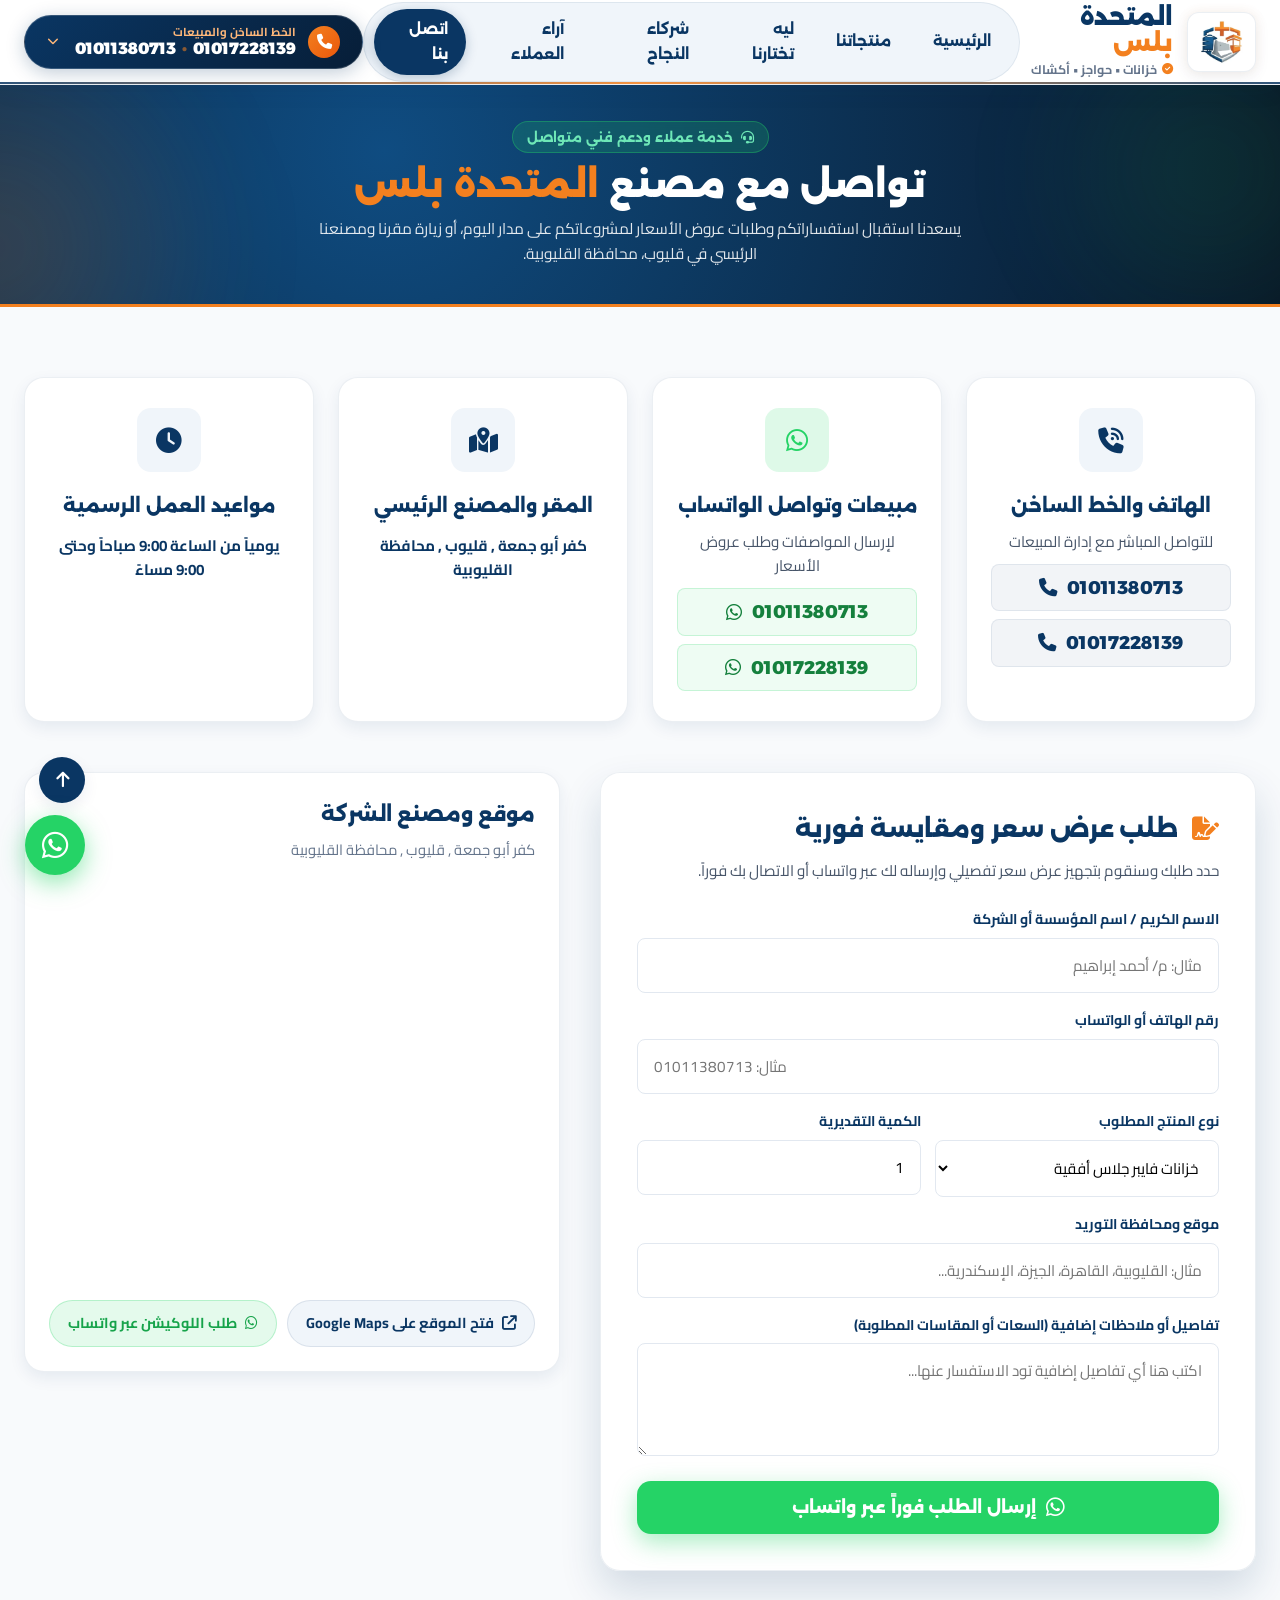
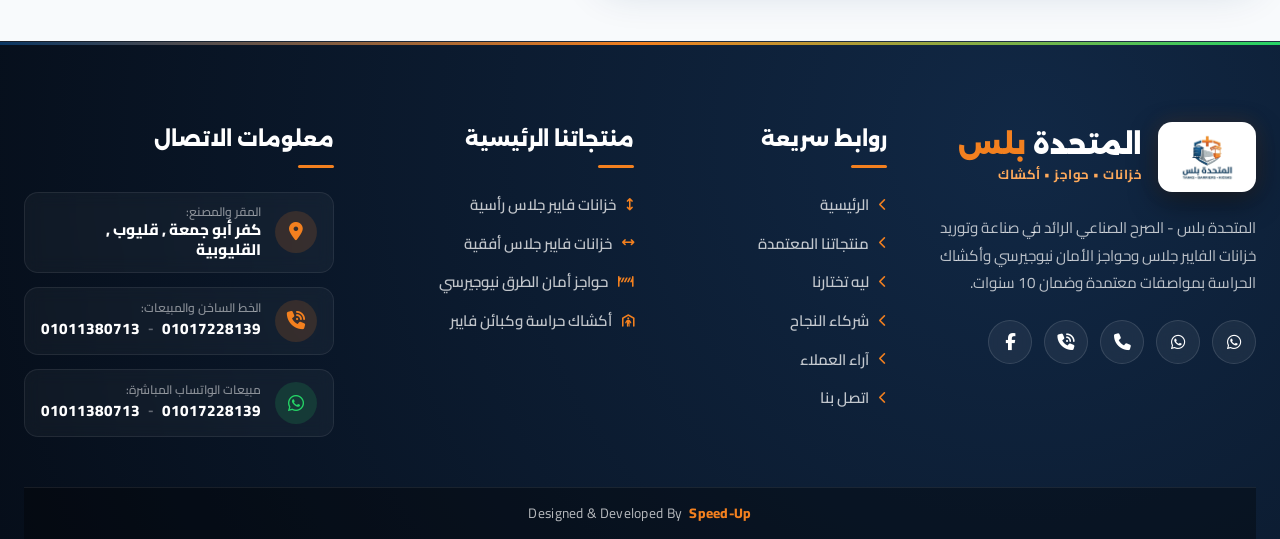
==== contact.html @ 0f32f1ea "feat: complete Al-Mutahida Plus website with updated dual contact numbers" ====
<!DOCTYPE html>
<html lang="ar" dir="rtl">
<head>
  <meta charset="UTF-8">
  <meta name="viewport" content="width=device-width, initial-scale=1.0">
  <title>اتصل بنا | شركة المتحدة بلس للخزانات والحواجز والأكشاك - 01011380713 - 01017228139</title>
  <meta name="description" content="تواصل مع شركة المتحدة بلس للخزانات: العنوان كفر أبو جمعة , مركز قليوب , محافظة القليوبية. هاتف وواتساب مباشر: 01011380713 - 01017228139. استشارات هندسية وعروض أسعار وتوريد لكافة أنحاء الجمهورية.">
  <meta name="keywords" content="اتصل بشركة المتحدة بلس, المتحدة بلس للخزانات, ارقام مصنع خزانات مياه, عنوان مصنع المتحدة بلس, كفر ابو جمعة قليوب, اسعار خزانات المياه, شراء خزان فايبر جلاس, حواجز نيوجيرسي مصر, اكشاك حراسة للبيع">
  <meta name="author" content="شركة المتحدة بلس">
  <meta name="robots" content="index, follow">
  <link rel="canonical" href="https://almutahidaplus.com/contact.html">
  <meta name="theme-color" content="#0a3663">
  
  <!-- Open Graph Meta Tags -->
  <meta property="og:type" content="website">
  <meta property="og:locale" content="ar_EG">
  <meta property="og:site_name" content="المتحدة بلس">
  <meta property="og:url" content="https://almutahidaplus.com/contact.html">
  <meta property="og:title" content="اتصل بشركة المتحدة بلس للخزانات والحواجز والأكشاك">
  <meta property="og:description" content="المقر والمصنع: كفر أبو جمعة , قليوب , محافظة القليوبية. هاتف: 01011380713 - 01017228139">
  <meta property="og:image" content="https://almutahidaplus.com/images/logo.webp">

  <!-- Twitter Card -->
  <meta name="twitter:card" content="summary_large_image">
  <meta name="twitter:title" content="اتصل بمصنع المتحدة بلس للخزانات والحواجز">
  <meta name="twitter:description" content="تواصل معنا للاستفسار وطلب المنتجات وعروض الأسعار الفورية: 01011380713 - 01017228139">
  <meta name="twitter:image" content="https://almutahidaplus.com/images/logo.webp">

  <!-- Schema.org (ContactPage) -->
  <script type="application/ld+json">
  {
    "@context": "https://schema.org",
    "@type": "ContactPage",
    "name": "اتصل بشركة المتحدة بلس",
    "url": "https://almutahidaplus.com/contact.html",
    "mainEntity": {
      "@type": "LocalBusiness",
      "name": "المتحدة بلس للخزانات",
      "telephone": ["+201011380713", "+201017228139"],
      "address": {
        "@type": "PostalAddress",
        "streetAddress": "كفر أبو جمعة",
        "addressLocality": "قليوب",
        "addressRegion": "القليوبية",
        "addressCountry": "EG"
      }
    }
  }
  </script>

  <!-- Favicon -->
  <link rel="icon" type="image/webp" href="images/favicon.webp">
  <link rel="shortcut icon" type="image/webp" href="images/favicon.webp">
  <link rel="apple-touch-icon" type="image/webp" href="images/favicon.webp">

  <!-- Google Fonts: Cairo & Alexandria -->
  <link rel="preconnect" href="https://fonts.googleapis.com">
  <link rel="preconnect" href="https://fonts.gstatic.com" crossorigin>
  <link href="https://fonts.googleapis.com/css2?family=Alexandria:wght@400;600;700;800;900&family=Cairo:wght@400;600;700;800;900&display=swap" rel="stylesheet">

  <!-- Font Awesome 6 -->
  <link rel="stylesheet" href="https://cdnjs.cloudflare.com/ajax/libs/font-awesome/6.5.1/css/all.min.css">

  <!-- CSS Styles -->
  <link rel="stylesheet" href="css/style.css">
</head>
<body>


  <!-- الهيدر وشريط التنقل الرئيسي -->
  <header class="site-header">
    <div class="container nav-container">
      <a href="index.html" class="brand-logo">
        <div class="header-logo-badge">
          <img src="images/logo-icon.webp" alt="لوجو شركة المتحدة بلس">
        </div>
        <div class="brand-info">
          <div class="brand-name">المتحدة <span>بلس</span></div>
          <div class="brand-tagline">
            <i class="fa-solid fa-circle-check" style="color: var(--color-accent); font-size: 0.7rem;"></i>
            <span>خزانات • حواجز • أكشاك</span>
          </div>
        </div>
      </a>

      <nav class="nav-menu">
        <a href="index.html" class="nav-link">الرئيسية</a>
        <a href="products.html" class="nav-link">منتجاتنا</a>
        <a href="index.html#why-us" class="nav-link">ليه تختارنا</a>
        <a href="index.html#partners" class="nav-link">شركاء النجاح</a>
        <a href="index.html#reviews" class="nav-link">آراء العملاء</a>
        <a href="contact.html" class="nav-link active">اتصل بنا</a>
      </nav>

      <!-- زر الاتصال المميز في الهيدر (يدعم الرقمين والواتساب) -->
      <div class="header-actions">
        <div class="header-phone-dropdown">
          <button class="btn-phone-distinct phone-dropdown-trigger" type="button" aria-expanded="false" aria-label="أرقام المبيعات والاتصال">
            <div class="phone-icon-pulse">
              <i class="fa-solid fa-phone"></i>
            </div>
            <div class="phone-text-wrapper">
              <span class="phone-label">الخط الساخن والمبيعات</span>
              <span class="phone-number-value">
                <span>01011380713</span>
                <span class="phone-divider">•</span>
                <span>01017228139</span>
              </span>
            </div>
            <i class="fa-solid fa-chevron-down phone-drop-arrow"></i>
          </button>
          
          <div class="phone-dropdown-menu">
            <div class="phone-dropdown-header">
              <i class="fa-solid fa-headset"></i>
              <span>تواصل مع قسم المبيعات فوراً</span>
            </div>
            <a href="tel:01011380713" class="phone-drop-item">
              <div class="phone-drop-icon">
                <i class="fa-solid fa-phone"></i>
              </div>
              <div class="phone-drop-info">
                <span class="phone-drop-label">خط المبيعات 1</span>
                <span class="phone-drop-number">01011380713</span>
              </div>
              <span class="phone-drop-badge">اتصال مباشر</span>
            </a>
            <a href="tel:01017228139" class="phone-drop-item">
              <div class="phone-drop-icon">
                <i class="fa-solid fa-phone"></i>
              </div>
              <div class="phone-drop-info">
                <span class="phone-drop-label">خط المبيعات 2</span>
                <span class="phone-drop-number">01017228139</span>
              </div>
              <span class="phone-drop-badge">اتصال مباشر</span>
            </a>
            <div class="phone-drop-footer">
              <a href="https://wa.me/201011380713" target="_blank" class="phone-drop-wa" title="واتساب 1">
                <i class="fa-brands fa-whatsapp"></i> واتساب 1
              </a>
              <a href="https://wa.me/201017228139" target="_blank" class="phone-drop-wa" title="واتساب 2">
                <i class="fa-brands fa-whatsapp"></i> واتساب 2
              </a>
            </div>
          </div>
        </div>

        <button class="mobile-toggle" aria-label="فتح القائمة">
          <i class="fa-solid fa-bars"></i>
        </button>
      </div>
    </div>
  </header>

  <!-- هيرو سكشن مميز لصفحة اتصل بنا (Distinct Contact Hero Section) -->
  <section class="inner-hero" style="background: radial-gradient(circle at 30% 30%, #0f4c81 0%, #091728 100%);">
    <div class="container">
      <div class="inner-hero-content">
        <div class="inner-hero-badge" style="background: rgba(37,211,102,0.18); color: #6ee7b7; border-color: rgba(37,211,102,0.35);">
          <i class="fa-solid fa-headset"></i>
          <span>خدمة عملاء ودعم فني متواصل</span>
        </div>
        <h1 class="inner-hero-title">
          تواصل مع مصنع <span class="highlight">المتحدة بلس</span>
        </h1>
        <p class="inner-hero-desc">
          يسعدنا استقبال استفساراتكم وطلبات عروض الأسعار لمشروعاتكم على مدار اليوم، أو زيارة مقرنا ومصنعنا الرئيسي في قليوب، محافظة القليوبية.
        </p>
      </div>
    </div>
  </section>

  <!-- كروت ومحتوى صفحة اتصل بنا -->
  <section class="section contact-section-wrapper">
    <div class="container">
      
      <!-- كروت معلومات التواصل السريع -->
      <div class="contact-cards-grid">
        
        <!-- كارت 1: الهاتف -->
        <div class="contact-info-card">
          <div class="contact-card-icon">
            <i class="fa-solid fa-phone-volume"></i>
          </div>
          <h4>الهاتف والخط الساخن</h4>
          <p>للتواصل المباشر مع إدارة المبيعات</p>
          <div class="contact-phones-list">
            <a href="tel:01011380713" class="highlight-phone"><i class="fa-solid fa-phone"></i> 01011380713</a>
            <a href="tel:01017228139" class="highlight-phone"><i class="fa-solid fa-phone"></i> 01017228139</a>
          </div>
        </div>

        <!-- كارت 2: الواتساب -->
        <div class="contact-info-card wa-card">
          <div class="contact-card-icon" style="background: rgba(37,211,102,0.15); color: var(--color-whatsapp);">
            <i class="fa-brands fa-whatsapp"></i>
          </div>
          <h4>مبيعات وتواصل الواتساب</h4>
          <p>لإرسال المواصفات وطلب عروض الأسعار</p>
          <div class="contact-phones-list">
            <a href="https://wa.me/201011380713" target="_blank" class="highlight-phone"><i class="fa-brands fa-whatsapp"></i> 01011380713</a>
            <a href="https://wa.me/201017228139" target="_blank" class="highlight-phone"><i class="fa-brands fa-whatsapp"></i> 01017228139</a>
          </div>
        </div>

        <!-- كارت 3: العنوان واللوكيشن -->
        <div class="contact-info-card">
          <div class="contact-card-icon">
            <i class="fa-solid fa-map-location-dot"></i>
          </div>
          <h4>المقر والمصنع الرئيسي</h4>
          <p style="font-weight: 700; color: var(--color-primary); margin-top: 4px;">
            كفر أبو جمعة , قليوب , محافظة القليوبية
          </p>
        </div>

        <!-- كارت 4: مواعيد العمل -->
        <div class="contact-info-card">
          <div class="contact-card-icon">
            <i class="fa-solid fa-clock"></i>
          </div>
          <h4>مواعيد العمل الرسمية</h4>
          <p style="font-weight: 700; color: var(--color-primary); margin-top: 4px;">
            يومياً من الساعة 9:00 صباحاً وحتى 9:00 مساءً
          </p>
        </div>

      </div>

      <!-- نموذج طلب عرض السعر والخريطة المدمجة -->
      <div class="contact-split-layout">
        
        <!-- الجانب الأيمن: نموذج طلب عرض السعر والبيانات -->
        <div class="quote-form-card" style="box-shadow: var(--shadow-xl); border: 1.5px solid var(--color-border); padding: 36px;">
          <h3 style="font-family: var(--font-heading); font-size: 1.5rem; font-weight: 800; color: var(--color-primary); margin-bottom: 8px;">
            <i class="fa-solid fa-file-signature" style="color: var(--color-accent); margin-left: 8px;"></i>
            طلب عرض سعر ومقايسة فورية
          </h3>
          <p style="font-size: 0.95rem; color: var(--color-gray-600); margin-bottom: 24px;">
            حدد طلبك وسنقوم بتجهيز عرض سعر تفصيلي وإرساله لك عبر واتساب أو الاتصال بك فوراً.
          </p>
          
          <form id="quickQuoteForm">
            <div class="form-group">
              <label class="form-label">الاسم الكريم / اسم المؤسسة أو الشركة</label>
              <input type="text" id="quoteName" class="form-control" placeholder="مثال: م/ أحمد إبراهيم" required>
            </div>
            
            <div class="form-group">
              <label class="form-label">رقم الهاتف أو الواتساب</label>
              <input type="tel" id="quotePhone" class="form-control" placeholder="مثال: 01011380713" required>
            </div>

            <div style="display: grid; grid-template-columns: 1fr 1fr; gap: 14px;">
              <div class="form-group">
                <label class="form-label">نوع المنتج المطلوب</label>
                <select id="quoteProductType" class="form-control">
                  <option value="خزانات فايبر جلاس أفقية">خزانات فايبر جلاس أفقية</option>
                  <option value="خزانات فايبر جلاس رأسية">خزانات فايبر جلاس رأسية</option>
                  <option value="حواجز أمان نيوجيرسي">حواجز أمان نيوجيرسي</option>
                  <option value="أكشاك حراسة فايبر جلاس">أكشاك حراسة فايبر جلاس</option>
                  <option value="تصنيع مقاسات خاصة">طلبية ومقاسات مخصصة</option>
                </select>
              </div>
              
              <div class="form-group">
                <label class="form-label">الكمية التقديرية</label>
                <input type="number" id="quoteQuantity" class="form-control" value="1" min="1">
              </div>
            </div>

            <div class="form-group">
              <label class="form-label">موقع ومحافظة التوريد</label>
              <input type="text" id="quoteCity" class="form-control" placeholder="مثال: القليوبية، القاهرة، الجيزة، الإسكندرية...">
            </div>

            <div class="form-group">
              <label class="form-label">تفاصيل أو ملاحظات إضافية (السعات أو المقاسات المطلوبة)</label>
              <textarea id="quoteNotes" class="form-control" rows="3" placeholder="اكتب هنا أي تفاصيل إضافية تود الاستفسار عنها..."></textarea>
            </div>

            <button type="submit" class="btn-submit-quote" style="padding: 16px; font-size: 1.05rem;">
              <i class="fa-brands fa-whatsapp" style="font-size: 1.35rem;"></i>
              <span>إرسال الطلب فوراً عبر واتساب</span>
            </button>
          </form>
        </div>

        <!-- الجانب الأيسر: خريطة الموقع والمعلومات -->
        <div class="map-card-wrapper">
          <h4>موقع ومصنع الشركة</h4>
          <p>كفر أبو جمعة , قليوب , محافظة القليوبية</p>
          
          <iframe 
            class="map-frame"
            src="https://maps.google.com/maps?q=Qalyub,%20Al%20Qalyubia%20Governorate,%20Egypt&t=&z=13&ie=UTF8&iwloc=&output=embed" 
            allowfullscreen="" 
            loading="lazy">
          </iframe>

          <div style="display: flex; gap: 10px; margin-top: 16px; flex-wrap: wrap;">
            <a href="https://maps.google.com/maps?q=Qalyub,%20Al%20Qalyubia%20Governorate,%20Egypt" target="_blank" class="map-location-btn">
              <i class="fa-solid fa-arrow-up-right-from-square"></i>
              <span>فتح الموقع على Google Maps</span>
            </a>
            <a href="https://wa.me/201011380713" target="_blank" class="map-location-btn" style="background: rgba(37,211,102,0.12); color: #16a34a; border-color: rgba(37,211,102,0.25);">
              <i class="fa-brands fa-whatsapp"></i>
              <span>طلب اللوكيشن عبر واتساب</span>
            </a>
          </div>
        </div>

      </div>

    </div>
  </section>

  <!-- الفوتر المتكامل للشركة (Site Footer) -->
  <!-- الفوتر المتكامل للشركة (Site Footer) -->
  <footer class="site-footer">
    <div class="container">
      <div class="footer-grid">
        
        <!-- العمود الأول: نبذة وهوية الشركة -->
        <div class="footer-brand">
          <a href="index.html" class="footer-brand-logo">
            <div class="footer-logo-badge">
              <img src="images/logo-footer.webp" alt="لوجو شركة المتحدة بلس">
            </div>
            <div class="footer-brand-text">
              <span class="footer-brand-name">المتحدة <span class="accent-text">بلس</span></span>
              <span class="footer-brand-tagline">خزانات • حواجز • أكشاك</span>
            </div>
          </a>
          <p class="footer-desc">
            المتحدة بلس - الصرح الصناعي الرائد في صناعة وتوريد خزانات الفايبر جلاس وحواجز الأمان نيوجيرسي وأكشاك الحراسة بمواصفات معتمدة وضمان 10 سنوات.
          </p>
          <div class="footer-social">
            <a href="https://wa.me/201011380713" target="_blank" class="social-btn wa" title="واتساب 1"><i class="fa-brands fa-whatsapp"></i></a>
            <a href="https://wa.me/201017228139" target="_blank" class="social-btn wa" title="واتساب 2"><i class="fa-brands fa-whatsapp"></i></a>
            <a href="tel:01011380713" class="social-btn" title="اتصال هاتفي 1"><i class="fa-solid fa-phone"></i></a>
            <a href="tel:01017228139" class="social-btn" title="اتصال هاتفي 2"><i class="fa-solid fa-phone-volume"></i></a>
            <a href="https://www.facebook.com/profile.php?id=61593824470740" target="_blank" class="social-btn" title="فيسبوك"><i class="fa-brands fa-facebook-f"></i></a>
          </div>
        </div>

        <!-- العمود الثاني: روابط سريعة -->
        <div>
          <h4 class="footer-col-title">روابط سريعة</h4>
          <ul class="footer-links">
            <li><a href="index.html" class="footer-link"><i class="fa-solid fa-chevron-left"></i> الرئيسية</a></li>
            <li><a href="products.html" class="footer-link"><i class="fa-solid fa-chevron-left"></i> منتجاتنا المعتمدة</a></li>
            <li><a href="index.html#why-us" class="footer-link"><i class="fa-solid fa-chevron-left"></i> ليه تختارنا</a></li>
            <li><a href="index.html#partners" class="footer-link"><i class="fa-solid fa-chevron-left"></i> شركاء النجاح</a></li>
            <li><a href="index.html#reviews" class="footer-link"><i class="fa-solid fa-chevron-left"></i> آراء العملاء</a></li>
            <li><a href="contact.html" class="footer-link"><i class="fa-solid fa-chevron-left"></i> اتصل بنا</a></li>
          </ul>
        </div>

        <!-- العمود الثالث: أقسام المنتجات التفاعلية -->
        <div>
          <h4 class="footer-col-title">منتجاتنا الرئيسية</h4>
          <ul class="footer-links">
            <li><a href="products.html?category=vertical-tanks" class="footer-link"><i class="fa-solid fa-arrows-up-down"></i> خزانات فايبر جلاس رأسية</a></li>
            <li><a href="products.html?category=horizontal-tanks" class="footer-link"><i class="fa-solid fa-arrows-left-right"></i> خزانات فايبر جلاس أفقية</a></li>
            <li><a href="products.html?category=barriers" class="footer-link"><i class="fa-solid fa-road-barrier"></i> حواجز أمان الطرق نيوجيرسي</a></li>
            <li><a href="products.html?category=kiosks" class="footer-link"><i class="fa-solid fa-person-shelter"></i> أكشاك حراسة وكبائن فايبر</a></li>
          </ul>
        </div>

        <!-- العمود الرابع: معلومات التواصل والعنوان المحدثة -->
        <div>
          <h4 class="footer-col-title">معلومات الاتصال</h4>
          <div class="footer-contact-list">
            <a href="https://maps.google.com/?q=30.1812,31.2065" target="_blank" class="footer-contact-card">
              <div class="footer-card-icon">
                <i class="fa-solid fa-location-dot"></i>
              </div>
              <div class="footer-card-text">
                <span class="footer-card-label">المقر والمصنع:</span>
                <span class="footer-card-val">كفر أبو جمعة , قليوب , القليوبية</span>
              </div>
            </a>

            <div class="footer-contact-card">
              <div class="footer-card-icon">
                <i class="fa-solid fa-phone-volume"></i>
              </div>
              <div class="footer-card-text">
                <span class="footer-card-label">الخط الساخن والمبيعات:</span>
                <div class="footer-phones-row">
                  <a href="tel:01011380713" class="footer-card-val" title="اتصال بالخط الأول">01011380713</a>
                  <span class="footer-sep">-</span>
                  <a href="tel:01017228139" class="footer-card-val" title="اتصال بالخط الثاني">01017228139</a>
                </div>
              </div>
            </div>

            <div class="footer-contact-card wa-contact">
              <div class="footer-card-icon">
                <i class="fa-brands fa-whatsapp"></i>
              </div>
              <div class="footer-card-text">
                <span class="footer-card-label">مبيعات الواتساب المباشرة:</span>
                <div class="footer-phones-row">
                  <a href="https://wa.me/201011380713" target="_blank" class="footer-card-val" title="محادثة واتساب 1">01011380713</a>
                  <span class="footer-sep">-</span>
                  <a href="https://wa.me/201017228139" target="_blank" class="footer-card-val" title="محادثة واتساب 2">01017228139</a>
                </div>
              </div>
            </div>
          </div>
        </div>

      </div>

      <!-- شريط حقوق النشر السفلي -->
      <div class="footer-bottom">
        <div class="container footer-bottom-content">
          <p>
            Designed &amp; Developed By <a href="https://speed-up.tech" target="_blank" rel="noopener noreferrer" class="speedup-link">Speed-Up</a>
          </p>
        </div>
      </div>
    </div>
  </footer>

  <!-- الأزرار العائمة التفاعلية -->
  <div class="floating-actions">
    <button class="scroll-top-btn" aria-label="الصعود للأعلى">
      <i class="fa-solid fa-arrow-up"></i>
    </button>
    <a href="https://wa.me/201011380713?text=%D8%A7%D9%84%D8%B3%D9%84%D8%A7%D9%85%20%D8%B9%D9%84%D9%8A%D9%83%D9%85%D8%8C%20%D8%A3%D9%88%D8%AF%20%D8%A7%D9%84%D8%A7%D8%B3%D8%AA%D9%81%D8%B3%D8%A7%D8%B1%20%D8%B9%D9%86%20%D9%85%D9%86%D8%AA%D8%AC%D8%A7%D8%AA%20%D8%A7%D9%84%D9%85%D8%AA%D8%AD%D8%AF%D8%A9%20%D8%A8%D9%84%D8%B3" target="_blank" class="floating-wa-btn" title="تواصل معنا عبر واتساب">
      <i class="fa-brands fa-whatsapp"></i>
    </a>
  </div>

  <script src="js/main.js"></script>
</body>
</html>
---- css/style.css ----
/* ==========================================================================
   المتحدة بلس - Al-Mutahida Plus
   نظام التصميم الشامل والهوية البصرية الحديثة
   خزانات • حواجز أمان • أكشاك فايبر جلاس
   ========================================================================== */

:root {
  /* ألوان الهوية البصرية الرسمية */
  --color-primary: #0a3663;
  --color-primary-dark: #071e38;
  --color-primary-light: #154c82;
  --color-primary-surface: #f0f5fa;

  --color-accent: #f3801f;
  --color-accent-hover: #e06f10;
  --color-accent-light: #fff3e8;
  --color-accent-gradient: linear-gradient(135deg, #f3801f 0%, #ea580c 100%);
  
  --color-whatsapp: #25d366;
  --color-whatsapp-dark: #128c7e;

  --color-dark: #0a1424;
  --color-dark-surface: #060e1a;
  --color-dark-card: #0f1e33;

  --color-gray-50: #f8fafc;
  --color-gray-100: #f1f5f9;
  --color-gray-200: #e2e8f0;
  --color-gray-300: #cbd5e1;
  --color-gray-400: #94a3b8;
  --color-gray-500: #64748b;
  --color-gray-600: #475569;
  --color-gray-700: #334155;
  --color-gray-800: #1e293b;

  --color-white: #ffffff;
  --color-border: rgba(10, 54, 99, 0.08);
  --color-border-dark: rgba(255, 255, 255, 0.1);

  /* خطوط وتيبوغرافي */
  --font-arabic: 'Cairo', system-ui, -apple-system, sans-serif;
  --font-heading: 'Alexandria', 'Cairo', system-ui, sans-serif;

  /* تأثيرات وظلال */
  --shadow-sm: 0 2px 4px rgba(10, 54, 99, 0.04);
  --shadow-md: 0 6px 16px rgba(10, 54, 99, 0.08);
  --shadow-lg: 0 12px 28px rgba(10, 54, 99, 0.12);
  --shadow-xl: 0 20px 40px rgba(10, 54, 99, 0.16);
  --shadow-accent: 0 8px 25px rgba(243, 128, 31, 0.35);
  --shadow-whatsapp: 0 8px 25px rgba(37, 211, 102, 0.4);

  --radius-sm: 8px;
  --radius-md: 14px;
  --radius-lg: 20px;
  --radius-xl: 28px;
  --radius-full: 9999px;

  --transition: all 0.3s cubic-bezier(0.16, 1, 0.3, 1);
  --transition-slow: all 0.5s cubic-bezier(0.16, 1, 0.3, 1);
  --header-height: 84px;
}

/* التنسيقات العامة والـ Reset */
*, *::before, *::after {
  box-sizing: border-box;
  margin: 0;
  padding: 0;
}

html {
  scroll-behavior: smooth;
  font-size: 16px;
  text-size-adjust: 100%;
}

body {
  font-family: var(--font-arabic);
  direction: rtl;
  text-align: right;
  background-color: var(--color-gray-50);
  color: var(--color-gray-800);
  line-height: 1.7;
  overflow-x: hidden;
  -webkit-font-smoothing: antialiased;
  -moz-osx-font-smoothing: grayscale;
}

img {
  max-width: 100%;
  height: auto;
  display: block;
}

a {
  text-decoration: none;
  color: inherit;
  transition: var(--transition);
}

button {
  cursor: pointer;
  border: none;
  outline: none;
  font-family: inherit;
  background: none;
  transition: var(--transition);
}

ul, ol {
  list-style: none;
}

.container {
  width: 100%;
  max-width: 1280px;
  margin: 0 auto;
  padding: 0 24px;
}

/* ==========================================================================
   الهيدر وشريط التنقل (Header & Navbar)
   ========================================================================== */
.site-header {
  position: sticky;
  top: 0;
  left: 0;
  right: 0;
  z-index: 1000;
  background: rgba(255, 255, 255, 0.95);
  backdrop-filter: blur(16px);
  -webkit-backdrop-filter: blur(16px);
  border-bottom: 1px solid rgba(10, 54, 99, 0.08);
  box-shadow: 0 4px 25px rgba(10, 54, 99, 0.06);
  transition: var(--transition);
}

.site-header::after {
  content: '';
  position: absolute;
  bottom: 0;
  left: 0;
  right: 0;
  height: 2.5px;
  background: linear-gradient(90deg, var(--color-primary) 0%, var(--color-accent) 50%, var(--color-primary) 100%);
  opacity: 0.85;
}

.site-header.scrolled {
  background: rgba(255, 255, 255, 0.98);
  box-shadow: 0 10px 35px rgba(10, 54, 99, 0.12);
}

.nav-container {
  display: flex;
  align-items: center;
  justify-content: space-between;
  height: var(--header-height);
}

/* شعار الشركة وهوية الهيدر المميزة والاحترافية */
.brand-logo {
  display: flex;
  align-items: center;
  gap: 14px;
  text-decoration: none;
  transition: var(--transition);
}

.header-logo-badge {
  background: #ffffff;
  padding: 6px 12px;
  border-radius: 12px;
  display: inline-flex;
  align-items: center;
  justify-content: center;
  box-shadow: 0 4px 15px rgba(10, 54, 99, 0.08), 0 0 12px rgba(243, 128, 31, 0.08);
  border: 1.5px solid rgba(10, 54, 99, 0.08);
  transition: transform 0.35s cubic-bezier(0.16, 1, 0.3, 1), box-shadow 0.35s ease, border-color 0.35s ease;
}

.brand-logo:hover .header-logo-badge {
  transform: translateY(-2px) scale(1.04);
  box-shadow: 0 8px 22px rgba(10, 54, 99, 0.16), 0 0 18px rgba(243, 128, 31, 0.22);
  border-color: var(--color-accent);
}

.header-logo-badge img {
  height: 46px;
  width: auto;
  object-fit: contain;
  display: block;
  transition: transform 0.35s ease;
}

.brand-logo:hover .header-logo-badge img {
  transform: rotate(-2deg);
}

.brand-info {
  display: flex;
  flex-direction: column;
}

.brand-name {
  font-family: var(--font-heading);
  font-size: 1.45rem;
  font-weight: 900;
  color: var(--color-primary);
  line-height: 1.15;
  letter-spacing: -0.3px;
}

.brand-name span {
  color: var(--color-accent);
}

.brand-tagline {
  font-size: 0.78rem;
  font-weight: 700;
  color: var(--color-gray-500);
  display: flex;
  align-items: center;
  gap: 5px;
  margin-top: 2px;
}

/* روابط التنقل المميزة */
.nav-menu {
  display: flex;
  align-items: center;
  gap: 6px;
  background: var(--color-primary-surface);
  padding: 6px 10px;
  border-radius: var(--radius-full);
  border: 1px solid rgba(10, 54, 99, 0.08);
}

.nav-link {
  font-family: var(--font-heading);
  font-weight: 700;
  font-size: 0.92rem;
  color: var(--color-primary);
  padding: 8px 18px;
  border-radius: var(--radius-full);
  position: relative;
  transition: var(--transition);
}

.nav-link:hover {
  color: var(--color-accent);
  background: rgba(255, 255, 255, 0.8);
}

.nav-link.active {
  background: var(--color-primary);
  color: var(--color-white);
  box-shadow: 0 3px 12px rgba(10, 54, 99, 0.25);
}

/* أزرار الاتصال في الهيدر */
.header-actions {
  display: flex;
  align-items: center;
  gap: 12px;
}

.btn-phone-distinct {
  display: inline-flex;
  align-items: center;
  gap: 12px;
  background: linear-gradient(135deg, #0a3663 0%, #071e38 100%);
  color: var(--color-white);
  padding: 10px 22px;
  border-radius: var(--radius-full);
  box-shadow: 0 4px 18px rgba(10, 54, 99, 0.25);
  border: 1.5px solid rgba(255, 255, 255, 0.15);
  transition: var(--transition);
  text-decoration: none;
}

.phone-icon-pulse {
  width: 32px;
  height: 32px;
  border-radius: 50%;
  background: var(--color-accent-gradient);
  color: var(--color-white);
  display: flex;
  align-items: center;
  justify-content: center;
  font-size: 0.95rem;
  box-shadow: 0 0 0 0 rgba(243, 128, 31, 0.6);
  animation: pulse-phone 2s infinite;
}

@keyframes pulse-phone {
  0% { box-shadow: 0 0 0 0 rgba(243, 128, 31, 0.6); }
  70% { box-shadow: 0 0 0 8px rgba(243, 128, 31, 0); }
  100% { box-shadow: 0 0 0 0 rgba(243, 128, 31, 0); }
}

.phone-text-wrapper {
  display: flex;
  flex-direction: column;
  text-align: right;
}

.phone-label {
  font-size: 0.72rem;
  font-weight: 700;
  color: #ffb87a;
  line-height: 1.1;
}

.phone-number-value {
  font-family: var(--font-heading);
  font-weight: 900;
  font-size: 1.02rem;
  color: #ffffff;
  direction: ltr;
  line-height: 1.2;
  display: inline-flex;
  align-items: center;
  gap: 6px;
}

.phone-divider {
  opacity: 0.55;
  color: var(--color-accent);
  font-size: 0.85rem;
}

.btn-phone-distinct:hover {
  transform: translateY(-2px);
  box-shadow: 0 8px 25px rgba(10, 54, 99, 0.35);
  border-color: var(--color-accent);
}

/* قائمة الهواتف المنسدلة التفاعلية في الهيدر */
.header-phone-dropdown {
  position: relative;
  display: inline-block;
}

.phone-dropdown-trigger {
  cursor: pointer;
  border: 1.5px solid rgba(255, 255, 255, 0.18);
  font-family: inherit;
}

.phone-drop-arrow {
  font-size: 0.72rem;
  color: #ffb87a;
  transition: transform 0.25s ease;
  margin-right: 4px;
}

.header-phone-dropdown:hover .phone-drop-arrow,
.header-phone-dropdown.active .phone-drop-arrow {
  transform: rotate(180deg);
}

.phone-dropdown-menu {
  position: absolute;
  top: calc(100% + 10px);
  left: 0;
  min-width: 290px;
  background: linear-gradient(145deg, #09223e 0%, #06172a 100%);
  border: 1.5px solid rgba(243, 128, 31, 0.35);
  border-radius: var(--radius-md);
  box-shadow: 0 16px 40px rgba(0, 0, 0, 0.45);
  padding: 14px;
  z-index: 1000;
  opacity: 0;
  visibility: hidden;
  transform: translateY(10px);
  transition: all 0.25s cubic-bezier(0.16, 1, 0.3, 1);
}

.header-phone-dropdown:hover .phone-dropdown-menu,
.header-phone-dropdown.active .phone-dropdown-menu {
  opacity: 1;
  visibility: visible;
  transform: translateY(0);
}

.phone-dropdown-header {
  font-size: 0.78rem;
  font-weight: 800;
  color: #ffb87a;
  padding-bottom: 8px;
  margin-bottom: 8px;
  border-bottom: 1px solid rgba(255, 255, 255, 0.1);
  display: flex;
  align-items: center;
  gap: 6px;
}

.phone-drop-item {
  display: flex;
  align-items: center;
  gap: 12px;
  padding: 9px 12px;
  border-radius: var(--radius-sm);
  background: rgba(255, 255, 255, 0.04);
  border: 1px solid rgba(255, 255, 255, 0.07);
  margin-bottom: 8px;
  text-decoration: none;
  transition: var(--transition);
}

.phone-drop-item:hover {
  background: rgba(243, 128, 31, 0.16);
  border-color: rgba(243, 128, 31, 0.4);
  transform: translateX(-3px);
}

.phone-drop-icon {
  width: 32px;
  height: 32px;
  border-radius: 50%;
  background: var(--color-accent-gradient);
  color: #fff;
  display: flex;
  align-items: center;
  justify-content: center;
  font-size: 0.85rem;
  flex-shrink: 0;
}

.phone-drop-info {
  display: flex;
  flex-direction: column;
  flex-grow: 1;
  text-align: right;
}

.phone-drop-label {
  font-size: 0.72rem;
  color: #cbd5e1;
  font-weight: 600;
}

.phone-drop-number {
  font-family: var(--font-heading);
  font-size: 1rem;
  font-weight: 800;
  color: #ffffff;
  direction: ltr;
  line-height: 1.2;
}

.phone-drop-badge {
  font-size: 0.68rem;
  font-weight: 700;
  padding: 3px 8px;
  border-radius: var(--radius-full);
  background: rgba(37, 211, 102, 0.18);
  color: #4ade80;
  border: 1px solid rgba(37, 211, 102, 0.3);
}

.phone-drop-footer {
  display: grid;
  grid-template-columns: 1fr 1fr;
  gap: 8px;
  margin-top: 8px;
  padding-top: 8px;
  border-top: 1px solid rgba(255, 255, 255, 0.08);
}

.phone-drop-wa {
  display: inline-flex;
  align-items: center;
  justify-content: center;
  gap: 6px;
  padding: 7px 10px;
  border-radius: var(--radius-sm);
  background: rgba(37, 211, 102, 0.14);
  color: #4ade80;
  font-size: 0.78rem;
  font-weight: 700;
  text-decoration: none;
  transition: var(--transition);
  border: 1px solid rgba(37, 211, 102, 0.3);
}

.phone-drop-wa:hover {
  background: #25d366;
  color: #ffffff;
  border-color: #25d366;
}

.mobile-toggle {
  display: none;
  font-size: 1.5rem;
  color: var(--color-primary);
  padding: 8px;
  border-radius: var(--radius-sm);
}

/* ==========================================================================
   الهيرو سكشن التفاعلي مع السلايدر (Hero Slider Section)
   ========================================================================== */
.hero-section {
  position: relative;
  overflow: hidden;
  background: var(--color-primary-dark);
  min-height: 430px;
  display: flex;
  align-items: center;
  justify-content: center;
}

.hero-slider {
  position: relative;
  width: 100%;
  height: 100%;
  min-height: 430px;
}

.slide {
  position: absolute;
  top: 0;
  left: 0;
  width: 100%;
  height: 100%;
  opacity: 0;
  visibility: hidden;
  transition: opacity 0.8s ease, visibility 0.8s ease;
  display: flex;
  align-items: center;
  justify-content: center;
  z-index: 1;
}

.slide.active {
  opacity: 1;
  visibility: visible;
  z-index: 2;
}

.slide-bg {
  position: absolute;
  top: 0;
  left: 0;
  width: 100%;
  height: 100%;
  z-index: -1;
  overflow: hidden;
  background-size: cover;
  background-position: center center;
  background-repeat: no-repeat;
  transform: scale(1);
  transition: transform 7s cubic-bezier(0.16, 1, 0.3, 1);
}

.slide.active .slide-bg {
  transform: scale(1.05);
}

.slide-bg-gradient {
  display: none;
}

.slide-content.centered {
  position: relative;
  z-index: 2;
  text-align: center;
  max-width: 820px;
  margin: 0 auto;
  padding: 20px 28px;
  background: rgba(6, 18, 34, 0.28);
  backdrop-filter: blur(4px);
  -webkit-backdrop-filter: blur(4px);
  border-radius: var(--radius-lg);
  border: 1px solid rgba(255, 255, 255, 0.16);
  box-shadow: 0 12px 35px rgba(0, 0, 0, 0.35);
  color: var(--color-white);
}

.slide-badge {
  display: inline-flex;
  align-items: center;
  gap: 8px;
  background: rgba(243, 128, 31, 0.35);
  color: #ffc28a;
  border: 1px solid rgba(243, 128, 31, 0.6);
  padding: 4px 14px;
  border-radius: var(--radius-full);
  font-family: var(--font-heading);
  font-weight: 700;
  font-size: 0.84rem;
  margin-bottom: 12px;
  backdrop-filter: blur(6px);
  transform: translateY(15px);
  opacity: 0;
  transition: all 0.4s 0.1s ease;
  text-shadow: 0 1px 3px rgba(0,0,0,0.8);
}

.slide.active .slide-badge {
  transform: translateY(0);
  opacity: 1;
}

.slide-title {
  font-family: var(--font-heading);
  font-size: 2.5rem;
  font-weight: 900;
  line-height: 1.25;
  margin-bottom: 18px;
  color: var(--color-white);
  text-shadow: 0 2px 14px rgba(0, 0, 0, 0.9), 0 4px 25px rgba(0, 0, 0, 0.95);
  transform: translateY(18px);
  opacity: 0;
  transition: all 0.45s 0.18s ease;
}

.slide.active .slide-title {
  transform: translateY(0);
  opacity: 1;
}

.slide-title .highlight {
  color: var(--color-accent);
  position: relative;
  display: inline-block;
  text-shadow: 0 2px 14px rgba(0, 0, 0, 0.9), 0 4px 25px rgba(0, 0, 0, 0.95);
}

.slide-actions {
  display: flex;
  align-items: center;
  justify-content: center;
  gap: 14px;
  flex-wrap: wrap;
  transform: translateY(20px);
  opacity: 0;
  transition: all 0.45s 0.38s ease;
}

.slide.active .slide-actions {
  transform: translateY(0);
  opacity: 1;
}

.btn-primary {
  display: inline-flex;
  align-items: center;
  justify-content: center;
  gap: 10px;
  background: var(--color-accent-gradient);
  color: var(--color-white);
  padding: 14px 30px;
  border-radius: var(--radius-full);
  font-family: var(--font-heading);
  font-weight: 800;
  font-size: 1.05rem;
  box-shadow: var(--shadow-accent);
  transition: var(--transition);
}

.btn-primary:hover {
  transform: translateY(-3px);
  box-shadow: 0 12px 30px rgba(243, 128, 31, 0.5);
  color: var(--color-white);
}

.btn-secondary {
  display: inline-flex;
  align-items: center;
  justify-content: center;
  gap: 10px;
  background: rgba(255, 255, 255, 0.12);
  color: var(--color-white);
  border: 1.5px solid rgba(255, 255, 255, 0.25);
  padding: 13px 28px;
  border-radius: var(--radius-full);
  font-family: var(--font-heading);
  font-weight: 700;
  font-size: 1rem;
  backdrop-filter: blur(8px);
  transition: var(--transition);
}

.btn-secondary:hover {
  background: var(--color-white);
  color: var(--color-primary);
  border-color: var(--color-white);
  transform: translateY(-3px);
}

.slide-media {
  position: relative;
  display: flex;
  justify-content: center;
  align-items: center;
  transform: scale(0.9) translateX(-30px);
  opacity: 0;
  transition: all 0.8s 0.3s cubic-bezier(0.16, 1, 0.3, 1);
}

.slide.active .slide-media {
  transform: scale(1) translateX(0);
  opacity: 1;
}

.slide-img-wrapper {
  position: relative;
  z-index: 2;
  border-radius: var(--radius-lg);
  overflow: hidden;
  box-shadow: 0 25px 60px rgba(0, 0, 0, 0.45);
  border: 2px solid rgba(255, 255, 255, 0.15);
  background: rgba(255, 255, 255, 0.03);
  backdrop-filter: blur(10px);
}

.slide-img-wrapper img {
  width: 100%;
  height: 420px;
  object-fit: cover;
  transition: transform 0.8s ease;
}

.slide-floating-card {
  position: absolute;
  bottom: -20px;
  right: -20px;
  background: rgba(10, 54, 99, 0.95);
  border: 1.5px solid rgba(243, 128, 31, 0.4);
  padding: 14px 20px;
  border-radius: var(--radius-md);
  color: var(--color-white);
  display: flex;
  align-items: center;
  gap: 14px;
  box-shadow: 0 15px 35px rgba(0, 0, 0, 0.3);
  backdrop-filter: blur(12px);
  z-index: 3;
}

.floating-card-icon {
  width: 44px;
  height: 44px;
  border-radius: 50%;
  background: var(--color-accent-gradient);
  display: flex;
  align-items: center;
  justify-content: center;
  font-size: 1.2rem;
  color: var(--color-white);
}

.floating-card-text h4 {
  font-size: 1rem;
  font-weight: 800;
  margin-bottom: 2px;
}

.floating-card-text p {
  font-size: 0.8rem;
  color: rgba(255, 255, 255, 0.7);
}

/* أزرار التحكم بالسلايدر */
.slider-controls {
  position: absolute;
  bottom: 25px;
  left: 0;
  right: 0;
  z-index: 10;
}

.slider-controls-inner {
  display: flex;
  justify-content: space-between;
  align-items: center;
}

.slider-dots {
  display: flex;
  gap: 10px;
  align-items: center;
}

.dot {
  width: 12px;
  height: 12px;
  border-radius: var(--radius-full);
  background: rgba(255, 255, 255, 0.3);
  cursor: pointer;
  transition: var(--transition);
}

.dot.active {
  width: 32px;
  background: var(--color-accent);
  box-shadow: 0 0 12px rgba(243, 128, 31, 0.6);
}

.slider-arrows {
  display: flex;
  gap: 10px;
}

.arrow-btn {
  width: 44px;
  height: 44px;
  border-radius: 50%;
  background: rgba(255, 255, 255, 0.12);
  color: var(--color-white);
  border: 1px solid rgba(255, 255, 255, 0.2);
  display: flex;
  align-items: center;
  justify-content: center;
  font-size: 1.1rem;
  backdrop-filter: blur(6px);
  transition: var(--transition);
}

.arrow-btn:hover {
  background: var(--color-accent);
  border-color: var(--color-accent);
  transform: scale(1.08);
}

.slider-progress {
  position: absolute;
  bottom: 0;
  left: 0;
  height: 4px;
  background: var(--color-accent);
  width: 0%;
  z-index: 10;
  transition: width 0.1s linear;
}

/* ==========================================================================
   الهيرو سكشن المخصص للصفحات الفرعية (Inner Pages Distinct Hero)
   ========================================================================== */
.inner-hero {
  position: relative;
  background: radial-gradient(circle at 70% 30%, #154c82 0%, #071e38 100%);
  color: var(--color-white);
  padding: 36px 0 38px 0;
  overflow: hidden;
  border-bottom: 3px solid var(--color-accent);
}

.inner-hero::before {
  content: '';
  position: absolute;
  top: -40%;
  left: -20%;
  width: 500px;
  height: 500px;
  background: radial-gradient(circle, rgba(243, 128, 31, 0.20) 0%, transparent 70%);
  filter: blur(50px);
  pointer-events: none;
}

.inner-hero::after {
  content: '';
  position: absolute;
  bottom: -30%;
  right: -10%;
  width: 400px;
  height: 400px;
  background: radial-gradient(circle, rgba(37, 211, 102, 0.12) 0%, transparent 70%);
  filter: blur(40px);
  pointer-events: none;
}

.inner-hero-content {
  position: relative;
  z-index: 2;
  text-align: center;
  max-width: 800px;
  margin: 0 auto;
}

.inner-hero-badge {
  display: inline-flex;
  align-items: center;
  gap: 8px;
  background: rgba(243, 128, 31, 0.18);
  color: #ffaa5b;
  border: 1px solid rgba(243, 128, 31, 0.35);
  padding: 4px 14px;
  border-radius: var(--radius-full);
  font-family: var(--font-heading);
  font-weight: 700;
  font-size: 0.82rem;
  margin-bottom: 10px;
  backdrop-filter: blur(8px);
}

.inner-hero-title {
  font-family: var(--font-heading);
  font-size: 2.2rem;
  font-weight: 900;
  line-height: 1.25;
  margin-bottom: 10px;
}

.inner-hero-title .highlight {
  color: var(--color-accent);
}

.inner-hero-desc {
  font-size: 0.96rem;
  color: rgba(255, 255, 255, 0.88);
  line-height: 1.6;
  margin-bottom: 0;
  max-width: 680px;
  margin-inline: auto;
}

/* بطاقة الدعوة لزيارة صفحة المنتجات من الهوم (Home Products Banner CTA) */
.home-products-cta {
  background: linear-gradient(135deg, var(--color-primary-dark) 0%, var(--color-primary) 100%);
  border-radius: var(--radius-xl);
  padding: 50px 40px;
  color: var(--color-white);
  box-shadow: var(--shadow-xl);
  margin: 60px 0;
  display: flex;
  align-items: center;
  justify-content: space-between;
  flex-wrap: wrap;
  gap: 30px;
  position: relative;
  overflow: hidden;
}

.home-products-cta::before {
  content: '';
  position: absolute;
  top: 0;
  right: 0;
  width: 100%;
  height: 100%;
  background: radial-gradient(circle at 10% 50%, rgba(243, 128, 31, 0.18) 0%, transparent 60%);
  pointer-events: none;
}

.cta-text-side {
  position: relative;
  z-index: 2;
  max-width: 650px;
}

.cta-text-side h3 {
  font-family: var(--font-heading);
  font-size: 2.1rem;
  font-weight: 900;
  margin-bottom: 12px;
}

.cta-text-side p {
  font-size: 1.05rem;
  color: rgba(255, 255, 255, 0.85);
  line-height: 1.7;
}

.cta-action-side {
  position: relative;
  z-index: 2;
  display: flex;
  gap: 14px;
  flex-wrap: wrap;
}

/* ==========================================================================
   قسم المزايا: "ليه تختار المتحدة بلس" (Why Choose Us)
   ========================================================================== */
.section {
  padding: 90px 0;
  position: relative;
}

.section-header {
  text-align: center;
  max-width: 720px;
  margin: 0 auto 55px auto;
}

.section-subtitle {
  display: inline-flex;
  align-items: center;
  gap: 8px;
  background: var(--color-accent-light);
  color: var(--color-accent-hover);
  font-family: var(--font-heading);
  font-size: 0.9rem;
  font-weight: 800;
  padding: 6px 18px;
  border-radius: var(--radius-full);
  margin-bottom: 14px;
  border: 1px solid rgba(243, 128, 31, 0.2);
}

.section-title {
  font-family: var(--font-heading);
  font-size: 2.35rem;
  font-weight: 900;
  color: var(--color-primary);
  line-height: 1.3;
  margin-bottom: 16px;
}

.section-title span {
  color: var(--color-accent);
}

.section-desc {
  font-size: 1.05rem;
  color: var(--color-gray-600);
  line-height: 1.8;
}

.features-grid {
  display: grid;
  grid-template-columns: repeat(auto-fit, minmax(300px, 1fr));
  gap: 28px;
}

.feature-card {
  background: var(--color-white);
  border-radius: var(--radius-lg);
  padding: 36px 28px;
  box-shadow: var(--shadow-md);
  border: 1px solid var(--color-border);
  transition: var(--transition);
  position: relative;
  overflow: hidden;
  display: flex;
  flex-direction: column;
}

.feature-card::before {
  content: '';
  position: absolute;
  top: 0;
  right: 0;
  left: 0;
  height: 4px;
  background: var(--color-accent-gradient);
  transform: scaleX(0);
  transform-origin: right;
  transition: transform 0.4s ease;
}

.feature-card:hover {
  transform: translateY(-8px);
  box-shadow: var(--shadow-xl);
  border-color: rgba(243, 128, 31, 0.3);
}

.feature-card:hover::before {
  transform: scaleX(1);
}

.feature-icon-wrapper {
  width: 68px;
  height: 68px;
  border-radius: var(--radius-md);
  background: var(--color-primary-surface);
  color: var(--color-primary);
  display: flex;
  align-items: center;
  justify-content: center;
  font-size: 1.85rem;
  margin-bottom: 24px;
  transition: var(--transition);
  border: 1px solid rgba(10, 54, 99, 0.08);
}

.feature-card:hover .feature-icon-wrapper {
  background: var(--color-accent-gradient);
  color: var(--color-white);
  transform: rotate(-6deg) scale(1.08);
  box-shadow: var(--shadow-accent);
}

.feature-card-title {
  font-family: var(--font-heading);
  font-size: 1.3rem;
  font-weight: 800;
  color: var(--color-primary);
  margin-bottom: 12px;
}

.feature-card-desc {
  font-size: 0.96rem;
  color: var(--color-gray-600);
  line-height: 1.7;
  flex-grow: 1;
}

.feature-card-badge {
  display: inline-flex;
  align-items: center;
  gap: 6px;
  font-size: 0.8rem;
  font-weight: 700;
  color: var(--color-accent-hover);
  margin-top: 18px;
  background: var(--color-accent-light);
  padding: 4px 12px;
  border-radius: var(--radius-full);
  align-self: flex-start;
}

/* لوحة الإحصائيات والإنجازات */
.stats-strip {
  background: var(--color-primary-dark);
  color: var(--color-white);
  padding: 60px 0;
  margin-top: 70px;
  border-radius: var(--radius-xl);
  position: relative;
  overflow: hidden;
  box-shadow: var(--shadow-xl);
}

.stats-strip::before {
  content: '';
  position: absolute;
  top: 0;
  right: 0;
  width: 100%;
  height: 100%;
  background: radial-gradient(circle at 80% 20%, rgba(243, 128, 31, 0.15) 0%, transparent 60%);
  pointer-events: none;
}

.stats-grid {
  display: grid;
  grid-template-columns: repeat(auto-fit, minmax(220px, 1fr));
  gap: 30px;
  text-align: center;
  position: relative;
  z-index: 2;
}

.stat-item {
  padding: 20px;
  position: relative;
}

.stat-item:not(:last-child)::after {
  content: '';
  position: absolute;
  left: 0;
  top: 20%;
  bottom: 20%;
  width: 1px;
  background: rgba(255, 255, 255, 0.12);
}

.stat-number {
  font-family: var(--font-heading);
  font-size: 2.8rem;
  font-weight: 900;
  color: var(--color-accent);
  line-height: 1.1;
  margin-bottom: 8px;
}

.stat-label {
  font-size: 1.05rem;
  font-weight: 700;
  color: var(--color-white);
  margin-bottom: 4px;
}

.stat-sub {
  font-size: 0.82rem;
  color: rgba(255, 255, 255, 0.6);
}

/* ==========================================================================
   قسم المنتجات والكتالوج (Products Catalog Section)
   ========================================================================== */
.products-section {
  background: #f4f7fb;
}

.products-filter-bar {
  display: flex;
  justify-content: center;
  align-items: center;
  gap: 12px;
  flex-wrap: wrap;
  margin-bottom: 45px;
}

.filter-btn {
  font-family: var(--font-heading);
  font-weight: 800;
  font-size: 0.95rem;
  padding: 12px 24px;
  border-radius: var(--radius-full);
  background: var(--color-white);
  color: var(--color-primary);
  border: 1.5px solid var(--color-border);
  display: flex;
  align-items: center;
  gap: 8px;
  box-shadow: var(--shadow-sm);
  transition: var(--transition);
}

.filter-btn i {
  font-size: 1rem;
  color: var(--color-gray-500);
  transition: var(--transition);
}

.filter-btn:hover {
  border-color: var(--color-accent);
  color: var(--color-accent);
  transform: translateY(-2px);
}

.filter-btn.active {
  background: var(--color-primary);
  color: var(--color-white);
  border-color: var(--color-primary);
  box-shadow: var(--shadow-md);
}

.filter-btn.active i {
  color: var(--color-accent);
}

.products-grid {
  display: grid;
  grid-template-columns: repeat(auto-fill, minmax(320px, 1fr));
  gap: 30px;
}

.product-card {
  background: var(--color-white);
  border-radius: var(--radius-lg);
  overflow: hidden;
  box-shadow: var(--shadow-md);
  border: 1px solid var(--color-border);
  transition: var(--transition);
  display: flex;
  flex-direction: column;
}

.product-card:hover {
  transform: translateY(-6px);
  box-shadow: var(--shadow-xl);
  border-color: rgba(243, 128, 31, 0.35);
}

.product-media {
  position: relative;
  background: #ffffff;
  padding: 20px 24px;
  display: flex;
  align-items: center;
  justify-content: center;
  height: 240px;
  overflow: hidden;
  border-bottom: 1px solid var(--color-gray-100);
}

.product-media img {
  max-height: 190px;
  width: auto;
  max-width: 100%;
  object-fit: contain;
  transition: transform 0.45s ease;
}

.product-card:hover .product-media img {
  transform: scale(1.06);
}

.product-badge {
  position: absolute;
  top: 14px;
  right: 14px;
  background: var(--color-primary);
  color: var(--color-white);
  font-size: 0.76rem;
  font-weight: 800;
  padding: 5px 13px;
  border-radius: var(--radius-full);
  z-index: 2;
  box-shadow: 0 3px 10px rgba(0, 0, 0, 0.12);
}

.product-badge.accent {
  background: var(--color-accent-gradient);
}

.product-content {
  padding: 24px;
  display: flex;
  flex-direction: column;
  flex-grow: 1;
}

.product-meta-header {
  display: flex;
  align-items: center;
  justify-content: space-between;
  gap: 10px;
  margin-bottom: 10px;
}

.product-category {
  font-size: 0.82rem;
  font-weight: 700;
  color: var(--color-accent-hover);
  text-transform: uppercase;
}

.product-capacity-tag {
  background: var(--color-primary-surface);
  color: var(--color-primary);
  border: 1px solid rgba(10, 54, 99, 0.12);
  font-size: 0.78rem;
  font-weight: 800;
  padding: 4px 10px;
  border-radius: var(--radius-sm);
  white-space: nowrap;
}

.product-title {
  font-family: var(--font-heading);
  font-size: 1.25rem;
  font-weight: 800;
  color: var(--color-primary);
  margin-bottom: 10px;
  line-height: 1.4;
}

.product-desc {
  font-size: 0.92rem;
  color: var(--color-gray-600);
  line-height: 1.6;
  margin-bottom: 18px;
  flex-grow: 1;
}

.product-specs {
  display: flex;
  flex-wrap: wrap;
  gap: 8px;
  margin-bottom: 22px;
  padding: 12px 0;
  border-top: 1px dashed var(--color-gray-200);
  border-bottom: 1px dashed var(--color-gray-200);
}

.spec-pill {
  display: inline-flex;
  align-items: center;
  gap: 6px;
  background: var(--color-gray-100);
  color: var(--color-gray-700);
  font-size: 0.78rem;
  font-weight: 600;
  padding: 3px 10px;
  border-radius: var(--radius-sm);
}

.spec-pill i {
  color: var(--color-accent);
  font-size: 0.75rem;
}

.product-actions {
  display: grid;
  grid-template-columns: 1.15fr 1fr;
  gap: 8px;
  align-items: stretch;
}

.btn-order-wa {
  display: inline-flex;
  align-items: center;
  justify-content: center;
  gap: 8px;
  background: linear-gradient(135deg, #25d366 0%, #16a34a 100%) !important;
  color: #ffffff !important;
  padding: 10px 14px;
  border-radius: var(--radius-md);
  font-family: var(--font-heading);
  font-weight: 800;
  font-size: 0.88rem;
  box-shadow: 0 4px 14px rgba(37, 211, 102, 0.35);
  transition: var(--transition);
  border: none;
  cursor: pointer;
  white-space: nowrap;
}

.btn-order-wa:hover {
  background: linear-gradient(135deg, #16a34a 0%, #15803d 100%) !important;
  color: #ffffff !important;
  transform: translateY(-2px);
  box-shadow: 0 6px 20px rgba(37, 211, 102, 0.5);
}

.btn-view-details {
  display: inline-flex;
  align-items: center;
  justify-content: center;
  gap: 6px;
  background: #f1f5f9;
  color: var(--color-primary);
  padding: 10px 12px;
  border-radius: var(--radius-md);
  font-family: var(--font-heading);
  font-weight: 700;
  font-size: 0.84rem;
  border: 1.5px solid rgba(10, 54, 99, 0.12);
  transition: var(--transition);
  cursor: pointer;
  white-space: nowrap;
}

.btn-view-details i {
  font-size: 0.95rem;
  color: var(--color-accent);
  transition: color 0.25s ease;
}

.btn-view-details:hover {
  background: var(--color-primary);
  color: var(--color-white);
  border-color: var(--color-primary);
  transform: translateY(-2px);
}

.btn-view-details:hover i {
  color: var(--color-white);
}

/* ==========================================================================
   مودال طلب المنتج عبر واتساب الفاخر (WhatsApp Order Modal Card)
   ========================================================================== */
.order-modal-overlay,
.modal-overlay {
  position: fixed;
  inset: 0;
  background: rgba(6, 14, 26, 0.78);
  backdrop-filter: blur(8px);
  z-index: 9999;
  display: flex;
  align-items: center;
  justify-content: center;
  padding: 20px;
  opacity: 0;
  visibility: hidden;
  transition: opacity 0.3s ease, visibility 0.3s ease;
}

.order-modal-overlay.active,
.modal-overlay.active {
  opacity: 1;
  visibility: visible;
}

.order-modal-card,
.modal-content {
  background: #ffffff;
  width: 100%;
  max-width: 480px;
  border-radius: 20px;
  overflow: hidden;
  box-shadow: 0 25px 60px rgba(0, 0, 0, 0.4), 0 0 30px rgba(10, 54, 99, 0.2);
  transform: translateY(25px) scale(0.96);
  transition: transform 0.35s cubic-bezier(0.16, 1, 0.3, 1);
  display: flex;
  flex-direction: column;
  position: relative;
}

.order-modal-overlay.active .order-modal-card,
.modal-overlay.active .modal-content {
  transform: translateY(0) scale(1);
}

.order-modal-header {
  background: linear-gradient(135deg, #071e38 0%, #0a3663 55%, #154c82 100%);
  padding: 18px 22px;
  position: relative;
  color: #ffffff;
  display: flex;
  align-items: center;
  justify-content: space-between;
}

.order-modal-header-info {
  display: flex;
  align-items: center;
  gap: 12px;
}

.order-modal-wa-badge {
  width: 42px;
  height: 42px;
  border-radius: 12px;
  background: rgba(37, 211, 102, 0.18);
  border: 1px solid rgba(37, 211, 102, 0.45);
  display: flex;
  align-items: center;
  justify-content: center;
  font-size: 1.35rem;
  color: #25d366;
}

.order-modal-title-wrap h3 {
  font-family: var(--font-heading);
  font-size: 1.2rem;
  font-weight: 800;
  color: #ffffff;
  margin: 0;
  line-height: 1.2;
}

.order-modal-title-wrap p {
  font-size: 0.8rem;
  color: rgba(255, 255, 255, 0.82);
  margin: 3px 0 0 0;
}

.order-modal-close-btn,
.modal-close-btn {
  width: 34px;
  height: 34px;
  border-radius: 50%;
  background: rgba(255, 255, 255, 0.12);
  border: 1px solid rgba(255, 255, 255, 0.2);
  color: #ffffff;
  display: flex;
  align-items: center;
  justify-content: center;
  font-size: 0.95rem;
  cursor: pointer;
  transition: all 0.25s ease;
}

.modal-close-btn {
  position: absolute;
  top: 15px;
  left: 15px;
  background: rgba(10, 54, 99, 0.1);
  color: var(--color-primary);
  border: none;
  z-index: 10;
}

.order-modal-close-btn:hover,
.modal-close-btn:hover {
  background: rgba(255, 255, 255, 0.25);
  transform: rotate(90deg);
}

.modal-close-btn:hover {
  background: var(--color-primary);
  color: #ffffff;
}

.order-modal-body,
.modal-body {
  padding: 22px 24px;
  max-height: 75vh;
  overflow-y: auto;
}

.order-input-group {
  margin-bottom: 15px;
}

.order-input-label {
  display: block;
  font-size: 0.85rem;
  font-weight: 800;
  color: #1e293b;
  margin-bottom: 6px;
}

.order-input-wrapper {
  position: relative;
  display: flex;
  align-items: center;
}

.order-input-icon {
  position: absolute;
  right: 14px;
  color: #0284c7;
  font-size: 1rem;
  pointer-events: none;
}

.order-input-wrapper input,
.order-input-wrapper textarea {
  width: 100%;
  padding: 11px 42px 11px 16px;
  border-radius: 12px;
  border: 1.5px solid #cbd5e1;
  background: #f8fafc;
  font-family: inherit;
  font-size: 0.92rem;
  color: #0f172a;
  transition: all 0.25s ease;
}

.order-input-wrapper input:focus,
.order-input-wrapper textarea:focus {
  outline: none;
  background: #ffffff;
  border-color: #0284c7;
  box-shadow: 0 0 0 3px rgba(2, 132, 199, 0.15);
}

.order-input-wrapper.readonly input {
  background: #f1f5f9;
  font-weight: 800;
  color: #0a3663;
  border-color: #cbd5e1;
  cursor: default;
}

.order-input-wrapper textarea {
  min-height: 70px;
  resize: vertical;
  padding-top: 11px;
}

.order-modal-submit-btn {
  width: 100%;
  padding: 14px;
  background: linear-gradient(135deg, #25d366 0%, #16a34a 100%);
  color: #ffffff;
  border: none;
  border-radius: 14px;
  font-family: var(--font-heading);
  font-weight: 800;
  font-size: 1.05rem;
  display: flex;
  align-items: center;
  justify-content: center;
  gap: 10px;
  cursor: pointer;
  box-shadow: 0 8px 24px rgba(37, 211, 102, 0.4);
  transition: all 0.3s ease;
  margin-top: 18px;
}

.order-modal-submit-btn:hover {
  transform: translateY(-2px);
  box-shadow: 0 12px 30px rgba(37, 211, 102, 0.5);
}

/* ==========================================================================
   قسم شركاء النجاح (Success Partners)
   ========================================================================== */
.partners-section {
  background: #ffffff;
  overflow: hidden;
  padding: 75px 0 85px 0;
  position: relative;
}

.partners-section::before {
  content: '';
  position: absolute;
  top: 0;
  left: 0;
  right: 0;
  height: 1px;
  background: linear-gradient(90deg, transparent 0%, rgba(10, 54, 99, 0.12) 50%, transparent 100%);
}

.marquee-wrapper {
  position: relative;
  width: 100%;
  overflow: hidden;
  padding: 15px 0;
  mask-image: linear-gradient(to right, transparent, black 10%, black 90%, transparent);
  -webkit-mask-image: linear-gradient(to right, transparent, black 10%, black 90%, transparent);
}

.marquee-track {
  display: flex;
  gap: 30px;
  width: max-content;
  animation: marquee-scroll 24s linear infinite;
  align-items: center;
}

.marquee-wrapper:hover .marquee-track {
  animation-play-state: paused;
}

@keyframes marquee-scroll {
  0% { transform: translateX(0); }
  100% { transform: translateX(50%); }
}

.partner-card {
  flex-shrink: 0;
  width: 240px;
  height: 110px;
  background: #ffffff;
  border: 1.5px solid #e2e8f0;
  border-radius: 18px;
  display: flex;
  align-items: center;
  justify-content: center;
  padding: 16px 22px;
  box-shadow: 0 6px 20px rgba(10, 54, 99, 0.05);
  transition: transform 0.35s cubic-bezier(0.16, 1, 0.3, 1), box-shadow 0.35s ease, border-color 0.35s ease;
  position: relative;
}

.partner-card img {
  max-width: 100%;
  max-height: 100%;
  object-fit: contain;
  transition: transform 0.35s ease, filter 0.35s ease;
  filter: grayscale(15%) contrast(105%);
}

.partner-card:hover {
  transform: translateY(-6px) scale(1.02);
  background: #ffffff;
  border-color: var(--color-accent);
  box-shadow: 0 16px 36px rgba(10, 54, 99, 0.12), 0 0 25px rgba(243, 128, 31, 0.2);
}

.partner-card:hover img {
  filter: grayscale(0%) contrast(110%);
  transform: scale(1.06);
}

/* ==========================================================================
   قسم آراء العملاء (Customer Testimonials)
   ========================================================================== */
.reviews-section {
  background: var(--color-gray-100);
}

.reviews-grid {
  display: grid;
  grid-template-columns: repeat(auto-fit, minmax(320px, 1fr));
  gap: 26px;
}

.review-card {
  background: var(--color-white);
  border-radius: var(--radius-lg);
  padding: 32px 28px;
  box-shadow: var(--shadow-md);
  border: 1px solid var(--color-border);
  position: relative;
  display: flex;
  flex-direction: column;
  transition: var(--transition);
}

.review-card:hover {
  transform: translateY(-6px);
  box-shadow: var(--shadow-xl);
  border-color: rgba(243, 128, 31, 0.3);
}

.review-quote-icon {
  position: absolute;
  top: 24px;
  left: 24px;
  font-size: 2.2rem;
  color: rgba(243, 128, 31, 0.15);
}

.review-stars {
  display: flex;
  gap: 4px;
  color: #fbbf24;
  font-size: 0.95rem;
  margin-bottom: 16px;
}

.review-text {
  font-size: 0.98rem;
  color: var(--color-gray-700);
  line-height: 1.8;
  margin-bottom: 22px;
  flex-grow: 1;
  font-style: italic;
}

.review-author {
  display: flex;
  align-items: center;
  gap: 14px;
  border-top: 1px solid var(--color-gray-100);
  padding-top: 18px;
}

.author-avatar {
  width: 48px;
  height: 48px;
  border-radius: 50%;
  background: var(--color-primary-surface);
  color: var(--color-primary);
  display: flex;
  align-items: center;
  justify-content: center;
  font-family: var(--font-heading);
  font-weight: 800;
  font-size: 1.1rem;
  border: 2px solid var(--color-accent);
}

.author-info h4 {
  font-family: var(--font-heading);
  font-size: 1rem;
  font-weight: 800;
  color: var(--color-primary);
  margin-bottom: 2px;
}

.author-info p {
  font-size: 0.82rem;
  color: var(--color-gray-500);
}

/* ==========================================================================
   تنسيقات صفحة اتصل بنا (Contact Page Styles)
   ========================================================================== */
.contact-section-wrapper {
  padding: 70px 0;
}

.contact-cards-grid {
  display: grid;
  grid-template-columns: repeat(auto-fit, minmax(260px, 1fr));
  gap: 24px;
  margin-bottom: 50px;
}

.contact-info-card {
  background: var(--color-white);
  border-radius: var(--radius-lg);
  padding: 30px 24px;
  box-shadow: var(--shadow-md);
  border: 1.5px solid var(--color-border);
  transition: var(--transition);
  display: flex;
  flex-direction: column;
  align-items: center;
  text-align: center;
}

.contact-info-card:hover {
  transform: translateY(-6px);
  box-shadow: var(--shadow-xl);
  border-color: rgba(243, 128, 31, 0.35);
}

.contact-card-icon {
  width: 64px;
  height: 64px;
  border-radius: var(--radius-md);
  background: var(--color-primary-surface);
  color: var(--color-primary);
  display: flex;
  align-items: center;
  justify-content: center;
  font-size: 1.6rem;
  margin-bottom: 18px;
  transition: var(--transition);
}

.contact-info-card:hover .contact-card-icon {
  background: var(--color-accent-gradient);
  color: var(--color-white);
  transform: scale(1.08);
}

.contact-info-card.wa-card:hover .contact-card-icon {
  background: var(--color-whatsapp);
  color: var(--color-white);
}

.contact-info-card h4 {
  font-family: var(--font-heading);
  font-size: 1.15rem;
  font-weight: 800;
  color: var(--color-primary);
  margin-bottom: 8px;
}

.contact-info-card p, .contact-info-card a {
  font-size: 0.95rem;
  color: var(--color-gray-600);
  line-height: 1.6;
}

.contact-info-card a.highlight-phone {
  font-family: var(--font-heading);
  font-size: 1.25rem;
  font-weight: 800;
  color: var(--color-primary);
  direction: ltr;
  display: inline-block;
  margin-top: 4px;
}

.contact-info-card a.highlight-phone:hover {
  color: var(--color-accent);
}

.contact-phones-list {
  display: flex;
  flex-direction: column;
  gap: 8px;
  margin-top: 10px;
  width: 100%;
}

.contact-phones-list a.highlight-phone {
  margin-top: 0;
  display: inline-flex;
  align-items: center;
  gap: 10px;
  justify-content: center;
  padding: 8px 14px;
  border-radius: var(--radius-sm);
  background: rgba(10, 54, 99, 0.05);
  transition: var(--transition);
  border: 1px solid rgba(10, 54, 99, 0.08);
  font-size: 1.15rem;
  text-decoration: none;
}

.contact-phones-list a.highlight-phone:hover {
  background: rgba(243, 128, 31, 0.12);
  color: var(--color-accent);
  border-color: rgba(243, 128, 31, 0.35);
  transform: translateY(-2px);
}

.contact-info-card.wa-card .contact-phones-list a.highlight-phone {
  background: rgba(37, 211, 102, 0.08);
  color: #15803d;
  border-color: rgba(37, 211, 102, 0.2);
}

.contact-info-card.wa-card .contact-phones-list a.highlight-phone:hover {
  background: rgba(37, 211, 102, 0.2);
  color: #128c7e;
  border-color: rgba(37, 211, 102, 0.4);
}

.contact-split-layout {
  display: grid;
  grid-template-columns: 1.1fr 0.9fr;
  gap: 40px;
  align-items: start;
}

.map-card-wrapper {
  background: var(--color-white);
  border-radius: var(--radius-lg);
  padding: 24px;
  box-shadow: var(--shadow-md);
  border: 1px solid var(--color-border);
}

.map-card-wrapper h4 {
  font-family: var(--font-heading);
  font-size: 1.25rem;
  font-weight: 800;
  color: var(--color-primary);
  margin-bottom: 6px;
}

.map-card-wrapper p {
  font-size: 0.92rem;
  color: var(--color-gray-500);
  margin-bottom: 18px;
}

.map-frame {
  width: 100%;
  height: 380px;
  border-radius: var(--radius-md);
  border: none;
}

.map-location-btn {
  margin-top: 16px;
  display: inline-flex;
  align-items: center;
  gap: 8px;
  background: var(--color-primary-surface);
  color: var(--color-primary);
  padding: 10px 18px;
  border-radius: var(--radius-full);
  font-weight: 700;
  font-size: 0.9rem;
  border: 1px solid rgba(10, 54, 99, 0.1);
}

.map-location-btn:hover {
  background: var(--color-primary);
  color: var(--color-white);
}

.quote-form-card {
  background: rgba(255, 255, 255, 0.98);
  border-radius: var(--radius-lg);
  padding: 32px;
  color: var(--color-gray-800);
  box-shadow: 0 20px 40px rgba(0, 0, 0, 0.3);
}

.quote-form-card h4 {
  font-family: var(--font-heading);
  font-size: 1.3rem;
  font-weight: 800;
  color: var(--color-primary);
  margin-bottom: 6px;
}

.quote-form-card p {
  font-size: 0.88rem;
  color: var(--color-gray-500);
  margin-bottom: 22px;
}

.form-group {
  margin-bottom: 16px;
}

.form-label {
  display: block;
  font-size: 0.88rem;
  font-weight: 700;
  color: var(--color-primary);
  margin-bottom: 6px;
}

.form-control {
  width: 100%;
  padding: 12px 16px;
  border-radius: var(--radius-sm);
  border: 1.5px solid var(--color-gray-200);
  font-family: inherit;
  font-size: 0.95rem;
  transition: var(--transition);
  background: #ffffff;
}

.form-control:focus {
  outline: none;
  border-color: var(--color-accent);
  box-shadow: 0 0 0 3px rgba(243, 128, 31, 0.15);
}

.btn-submit-quote {
  width: 100%;
  padding: 14px;
  background: var(--color-whatsapp);
  color: var(--color-white);
  border-radius: var(--radius-md);
  font-family: var(--font-heading);
  font-weight: 800;
  font-size: 1rem;
  display: flex;
  align-items: center;
  justify-content: center;
  gap: 10px;
  box-shadow: var(--shadow-whatsapp);
  margin-top: 8px;
}

.btn-submit-quote:hover {
  background: var(--color-whatsapp-dark);
  transform: translateY(-2px);
}

/* ==========================================================================
   الفوتر المتكامل الحديث والمميز (Distinct Ultra-Modern Site Footer)
   ========================================================================== */
.site-footer {
  background: radial-gradient(circle at 80% 20%, #112845 0%, #060e1a 100%);
  color: rgba(255, 255, 255, 0.85);
  padding: 80px 0 0 0;
  position: relative;
  overflow: hidden;
  border-top: 1px solid rgba(255, 255, 255, 0.08);
}

.site-footer::before {
  content: '';
  position: absolute;
  top: 0;
  right: 0;
  left: 0;
  height: 3px;
  background: linear-gradient(90deg, var(--color-primary) 0%, var(--color-accent) 50%, var(--color-whatsapp) 100%);
}

.footer-grid {
  display: grid;
  grid-template-columns: 1.4fr 0.9fr 1.1fr 1.2fr;
  gap: 45px;
  margin-bottom: 50px;
}

.footer-brand {
  display: flex;
  flex-direction: column;
}

.footer-brand-logo {
  display: inline-flex;
  align-items: center;
  gap: 16px;
  text-decoration: none;
  margin-bottom: 22px;
  transition: var(--transition);
}

.footer-logo-badge {
  background: #ffffff;
  padding: 8px 14px;
  border-radius: 14px;
  display: inline-flex;
  align-items: center;
  justify-content: center;
  box-shadow: 0 10px 30px rgba(0, 0, 0, 0.45), 0 0 20px rgba(243, 128, 31, 0.15);
  border: 1.5px solid rgba(255, 255, 255, 0.2);
  transition: transform 0.35s ease, box-shadow 0.35s ease, border-color 0.35s ease;
}

.footer-brand-logo:hover .footer-logo-badge {
  transform: translateY(-3px) scale(1.03);
  box-shadow: 0 15px 35px rgba(0, 0, 0, 0.55), 0 0 30px rgba(243, 128, 31, 0.35);
  border-color: var(--color-accent);
}

.footer-logo-badge img {
  height: 52px;
  width: auto;
  object-fit: contain;
  display: block;
}

.footer-brand-text {
  display: flex;
  flex-direction: column;
}

.footer-brand-name {
  font-family: var(--font-heading);
  font-size: 1.65rem;
  font-weight: 900;
  color: var(--color-white);
  line-height: 1.2;
}

.footer-brand-name .accent-text {
  color: var(--color-accent);
}

.footer-brand-tagline {
  font-size: 0.82rem;
  font-weight: 700;
  color: #ffaa5b;
  letter-spacing: 0.5px;
  margin-top: 3px;
}

.footer-desc {
  font-size: 0.95rem;
  line-height: 1.8;
  color: rgba(255, 255, 255, 0.72);
  margin-bottom: 24px;
}

.footer-social {
  display: flex;
  gap: 12px;
}

.social-btn {
  width: 44px;
  height: 44px;
  border-radius: 50%;
  background: rgba(255, 255, 255, 0.06);
  color: var(--color-white);
  display: flex;
  align-items: center;
  justify-content: center;
  font-size: 1.05rem;
  border: 1px solid rgba(255, 255, 255, 0.12);
  backdrop-filter: blur(8px);
  transition: var(--transition);
}

.social-btn:hover {
  background: var(--color-accent);
  border-color: var(--color-accent);
  color: var(--color-white);
  transform: translateY(-4px);
  box-shadow: 0 8px 20px rgba(243, 128, 31, 0.4);
}

.social-btn.wa:hover {
  background: var(--color-whatsapp);
  border-color: var(--color-whatsapp);
  box-shadow: 0 8px 20px rgba(37, 211, 102, 0.4);
}

.footer-col-title {
  font-family: var(--font-heading);
  font-size: 1.25rem;
  font-weight: 800;
  color: var(--color-white);
  margin-bottom: 24px;
  position: relative;
  padding-bottom: 12px;
  display: inline-block;
}

.footer-col-title::after {
  content: '';
  position: absolute;
  bottom: 0;
  right: 0;
  width: 36px;
  height: 3px;
  background: var(--color-accent);
  border-radius: var(--radius-full);
}

.footer-links {
  display: flex;
  flex-direction: column;
  gap: 13px;
}

.footer-link {
  display: flex;
  align-items: center;
  gap: 10px;
  color: rgba(255, 255, 255, 0.75);
  font-size: 0.94rem;
  font-weight: 600;
  transition: var(--transition);
}

.footer-link i {
  font-size: 0.78rem;
  color: var(--color-accent);
  transition: var(--transition);
}

.footer-link:hover {
  color: var(--color-accent);
  transform: translateX(-6px);
}

.footer-link:hover i {
  transform: translateX(-2px);
}

.footer-contact-list {
  display: flex;
  flex-direction: column;
  gap: 14px;
}

.footer-contact-card {
  display: flex;
  align-items: center;
  gap: 14px;
  background: rgba(255, 255, 255, 0.04);
  border: 1px solid rgba(255, 255, 255, 0.08);
  padding: 12px 16px;
  border-radius: var(--radius-md);
  backdrop-filter: blur(8px);
  transition: var(--transition);
  text-decoration: none;
}

.footer-contact-card:hover {
  background: rgba(255, 255, 255, 0.08);
  border-color: rgba(243, 128, 31, 0.4);
  transform: translateX(-4px);
}

.footer-contact-card.wa-contact:hover {
  border-color: rgba(37, 211, 102, 0.5);
}

.footer-card-icon {
  width: 42px;
  height: 42px;
  border-radius: 50%;
  background: rgba(243, 128, 31, 0.15);
  color: var(--color-accent);
  display: flex;
  align-items: center;
  justify-content: center;
  font-size: 1.15rem;
  flex-shrink: 0;
  transition: var(--transition);
}

.footer-contact-card:hover .footer-card-icon {
  background: var(--color-accent-gradient);
  color: var(--color-white);
  transform: scale(1.08);
}

.footer-contact-card.wa-contact .footer-card-icon {
  background: rgba(37, 211, 102, 0.15);
  color: var(--color-whatsapp);
}

.footer-contact-card.wa-contact:hover .footer-card-icon {
  background: var(--color-whatsapp);
  color: var(--color-white);
}

.footer-card-text {
  display: flex;
  flex-direction: column;
}

.footer-card-label {
  font-size: 0.76rem;
  font-weight: 600;
  color: rgba(255, 255, 255, 0.5);
  line-height: 1.2;
}

.footer-card-val {
  font-size: 0.96rem;
  font-weight: 800;
  color: var(--color-white);
  line-height: 1.3;
}

.footer-phones-row {
  display: flex;
  align-items: center;
  gap: 8px;
  direction: ltr;
  margin-top: 2px;
}

.footer-phones-row .footer-card-val {
  color: var(--color-white);
  text-decoration: none;
  transition: var(--transition);
}

.footer-phones-row .footer-card-val:hover {
  color: var(--color-accent);
  text-decoration: underline;
}

.footer-contact-card.wa-contact .footer-phones-row .footer-card-val:hover {
  color: var(--color-whatsapp);
}

.footer-phones-row .footer-sep {
  color: rgba(255, 255, 255, 0.35);
  font-weight: 700;
  font-size: 0.85rem;
}

/* شريط الحقوق السفلي المطور والمصغر */
.footer-bottom {
  border-top: 1px solid rgba(255, 255, 255, 0.08);
  padding: 14px 0;
  background: rgba(0, 0, 0, 0.35);
}

.footer-bottom-content {
  display: flex;
  justify-content: center;
  align-items: center;
  text-align: center;
  font-size: 0.86rem;
  color: rgba(255, 255, 255, 0.7);
  direction: ltr;
  letter-spacing: 0.3px;
}

.footer-bottom-content p {
  margin: 0;
  display: inline-flex;
  align-items: center;
  gap: 4px;
}

.speedup-link {
  color: var(--color-accent);
  font-weight: 800;
  text-decoration: none;
  transition: var(--transition);
  margin-left: 3px;
}

.speedup-link:hover {
  color: #ffaa5b;
  text-decoration: underline;
}

/* ==========================================================================
   الأزرار العائمة والمودال (Floating Buttons & Modal)
   ========================================================================== */
.floating-actions {
  position: fixed;
  bottom: 25px;
  left: 25px;
  display: flex;
  flex-direction: column;
  gap: 12px;
  z-index: 999;
}

.floating-wa-btn {
  width: 60px;
  height: 60px;
  border-radius: 50%;
  background: var(--color-whatsapp);
  color: var(--color-white);
  display: flex;
  align-items: center;
  justify-content: center;
  font-size: 1.9rem;
  box-shadow: 0 8px 25px rgba(37, 211, 102, 0.5);
  animation: pulse-wa 2s infinite;
  transition: var(--transition);
}

.floating-wa-btn:hover {
  transform: scale(1.1);
  color: var(--color-white);
}

@keyframes pulse-wa {
  0% { box-shadow: 0 0 0 0 rgba(37, 211, 102, 0.6); }
  70% { box-shadow: 0 0 0 16px rgba(37, 211, 102, 0); }
  100% { box-shadow: 0 0 0 0 rgba(37, 211, 102, 0); }
}

.scroll-top-btn {
  width: 46px;
  height: 46px;
  border-radius: 50%;
  background: var(--color-primary);
  color: var(--color-white);
  display: flex;
  align-items: center;
  justify-content: center;
  font-size: 1.1rem;
  box-shadow: var(--shadow-md);
  opacity: 0;
  visibility: hidden;
  transition: var(--transition);
}

.scroll-top-btn.visible {
  opacity: 1;
  visibility: visible;
}

.scroll-top-btn:hover {
  background: var(--color-accent);
  transform: translateY(-4px);
}

/* المودال التفاعلي لمواصفات المنتج */
.modal-overlay {
  position: fixed;
  top: 0;
  left: 0;
  width: 100%;
  height: 100%;
  background: rgba(6, 14, 26, 0.75);
  backdrop-filter: blur(8px);
  z-index: 2000;
  display: flex;
  align-items: center;
  justify-content: center;
  padding: 20px;
  opacity: 0;
  visibility: hidden;
  transition: var(--transition);
}

.modal-overlay.active {
  opacity: 1;
  visibility: visible;
}

.modal-content {
  background: var(--color-white);
  border-radius: var(--radius-xl);
  max-width: 640px;
  width: 100%;
  padding: 36px;
  box-shadow: 0 25px 60px rgba(0, 0, 0, 0.35);
  position: relative;
  transform: scale(0.9) translateY(20px);
  transition: var(--transition);
  max-height: 90vh;
  overflow-y: auto;
}

.modal-overlay.active .modal-content {
  transform: scale(1) translateY(0);
}

.modal-close-btn {
  position: absolute;
  top: 20px;
  left: 20px;
  width: 36px;
  height: 36px;
  border-radius: 50%;
  background: var(--color-gray-100);
  color: var(--color-gray-600);
  display: flex;
  align-items: center;
  justify-content: center;
  font-size: 1.2rem;
}

.modal-close-btn:hover {
  background: #fee2e2;
  color: #ef4444;
}

/* ==========================================================================
   التجاوب مع الشاشات والموبايل (Responsive Media Queries)
   ========================================================================== */
@media (max-width: 1024px) {
  .slide-grid {
    grid-template-columns: 1fr;
    text-align: center;
    gap: 28px;
    padding: 40px 0;
  }
  
  .slide-desc {
    margin: 0 auto 24px auto;
  }
  
  .slide-features {
    justify-content: center;
  }
  
  .slide-actions {
    justify-content: center;
  }

  .slide-media {
    max-width: 460px;
    margin: 0 auto;
  }
  
  .footer-grid {
    grid-template-columns: 1fr 1fr;
  }
  
  .contact-split-layout {
    grid-template-columns: 1fr;
  }
  
  .home-products-cta {
    flex-direction: column;
    text-align: center;
  }
  
  .cta-action-side {
    justify-content: center;
  }
}

@media (max-width: 768px) {
  :root {
    --header-height: 66px;
  }
  
  .site-header {
    background: rgba(255, 255, 255, 0.98);
  }

  .nav-container {
    height: var(--header-height);
    padding: 0 14px;
    gap: 8px;
  }

  .brand-logo {
    gap: 10px;
  }

  .header-logo-badge {
    padding: 4px 8px;
    border-radius: 10px;
  }

  .header-logo-badge img {
    height: 36px;
  }

  .brand-name {
    font-size: 1.18rem;
    line-height: 1.15;
  }

  .brand-tagline {
    font-size: 0.68rem;
    gap: 4px;
    margin-top: 1px;
  }

  .header-actions {
    display: flex;
    align-items: center;
    gap: 8px;
  }

  .btn-phone-distinct {
    padding: 6px 12px;
    gap: 6px;
    border-radius: var(--radius-full);
  }

  .phone-icon-pulse {
    width: 28px;
    height: 28px;
    font-size: 0.8rem;
  }

  .phone-label {
    display: none;
  }

  .phone-number-value {
    font-size: 0.86rem;
  }

  .mobile-toggle {
    display: flex;
    align-items: center;
    justify-content: center;
    width: 36px;
    height: 36px;
    padding: 0;
    font-size: 1.25rem;
  }

  .nav-menu {
    position: fixed;
    top: var(--header-height);
    right: -100%;
    width: 280px;
    height: calc(100vh - var(--header-height));
    background: var(--color-white);
    flex-direction: column;
    align-items: flex-start;
    padding: 24px;
    box-shadow: -8px 0 30px rgba(0, 0, 0, 0.15);
    transition: right 0.35s ease;
    z-index: 1001;
    border-radius: 0;
  }

  .nav-menu.open {
    right: 0;
  }

  .nav-link {
    width: 100%;
    padding: 12px 14px;
    border-radius: var(--radius-sm);
  }

  /* الهيرو سلايدر على الموبايل */
  .hero-section {
    min-height: 350px;
    padding: 0;
    display: flex;
    align-items: center;
    justify-content: center;
    position: relative;
    overflow: hidden;
  }

  .hero-slider {
    min-height: 350px;
    height: 100%;
    position: relative;
  }

  .slide {
    position: absolute;
    top: 0;
    left: 0;
    width: 100%;
    height: 100%;
    display: flex;
    align-items: center;
    justify-content: center;
  }

  .slide-content.centered {
    padding: 14px 18px;
    max-width: 380px;
    width: 90%;
    margin: 0 auto;
    background: rgba(6, 18, 34, 0.28);
    backdrop-filter: blur(4px);
    -webkit-backdrop-filter: blur(4px);
    border-radius: var(--radius-lg);
    border: 1px solid rgba(255, 255, 255, 0.18);
  }

  .slide-badge {
    font-size: 0.72rem;
    padding: 2px 10px;
    margin-bottom: 6px;
    gap: 4px;
  }

  .slide-title {
    font-size: 1.25rem;
    line-height: 1.25;
    margin-bottom: 10px;
    letter-spacing: -0.2px;
  }

  .slide-actions {
    flex-direction: row;
    display: flex;
    align-items: center;
    justify-content: center;
    gap: 8px;
    width: 100%;
    margin: 0 auto;
  }

  .slide-actions .btn-primary,
  .slide-actions .btn-secondary {
    flex: 1;
    white-space: nowrap;
    padding: 8px 10px;
    font-size: 0.78rem;
    gap: 5px;
    justify-content: center;
  }

  .slide-actions .btn-primary i,
  .slide-actions .btn-secondary i {
    font-size: 0.75rem;
  }

  .slider-controls {
    bottom: 10px;
  }

  .arrow-btn {
    width: 32px;
    height: 32px;
    font-size: 0.75rem;
  }

  .dot {
    width: 7px;
    height: 7px;
  }

  .dot.active {
    width: 18px;
  }

  .inner-hero {
    padding: 24px 0 26px 0;
  }

  .inner-hero-title {
    font-size: 1.55rem;
    margin-bottom: 8px;
  }

  .inner-hero-desc {
    font-size: 0.84rem;
    line-height: 1.5;
  }

  .products-section {
    padding: 25px 0 50px 0;
  }

  .section {
    padding: 40px 0;
  }

  .section-title {
    font-size: 1.55rem;
  }

  .footer-grid {
    grid-template-columns: 1fr;
    gap: 28px;
  }

  .stats-strip {
    padding: 30px 0;
  }

  .stat-item:not(:last-child)::after {
    display: none;
  }
}

@media (max-width: 480px) {
  :root {
    --header-height: 60px;
  }

  .nav-container {
    padding: 0 10px;
  }

  .brand-logo {
    gap: 7px;
  }

  .header-logo-badge {
    padding: 3px 6px;
    border-radius: 8px;
  }

  .header-logo-badge img {
    height: 30px;
  }

  .brand-name {
    font-size: 1.05rem;
  }

  .brand-tagline {
    font-size: 0.62rem;
  }

  .header-actions {
    gap: 6px;
  }

  .btn-phone-distinct {
    padding: 5px 8px;
    gap: 5px;
  }

  .phone-icon-pulse {
    width: 24px;
    height: 24px;
    font-size: 0.75rem;
  }

  .phone-number-value {
    font-size: 0.78rem;
  }

  .hero-section {
    min-height: 320px;
  }

  .hero-slider {
    min-height: 320px;
  }

  .slide-content.centered {
    padding: 12px 12px;
    max-width: 340px;
    width: 92%;
  }

  .slide-title {
    font-size: 1.12rem;
    line-height: 1.22;
    margin-bottom: 8px;
  }

  .slide-actions {
    flex-direction: row;
    display: flex;
    align-items: center;
    justify-content: center;
    gap: 6px;
    width: 100%;
  }

  .slide-actions .btn-primary,
  .slide-actions .btn-secondary {
    flex: 1;
    white-space: nowrap;
    padding: 7px 6px;
    font-size: 0.74rem;
    gap: 4px;
    justify-content: center;
  }

  .slide-actions .btn-primary i,
  .slide-actions .btn-secondary i {
    font-size: 0.7rem;
  }

  .inner-hero {
    padding: 18px 0 20px 0;
  }

  .inner-hero-title {
    font-size: 1.35rem;
  }

  .inner-hero-desc {
    font-size: 0.8rem;
  }

  .products-section {
    padding: 18px 0 40px 0;
  }

  .phone-dropdown-menu {
    min-width: 260px;
    left: -10px;
  }
}

@media (max-width: 768px) {
  .phone-dropdown-menu {
    left: 0;
    right: auto;
    min-width: 270px;
    max-width: calc(100vw - 30px);
  }
}
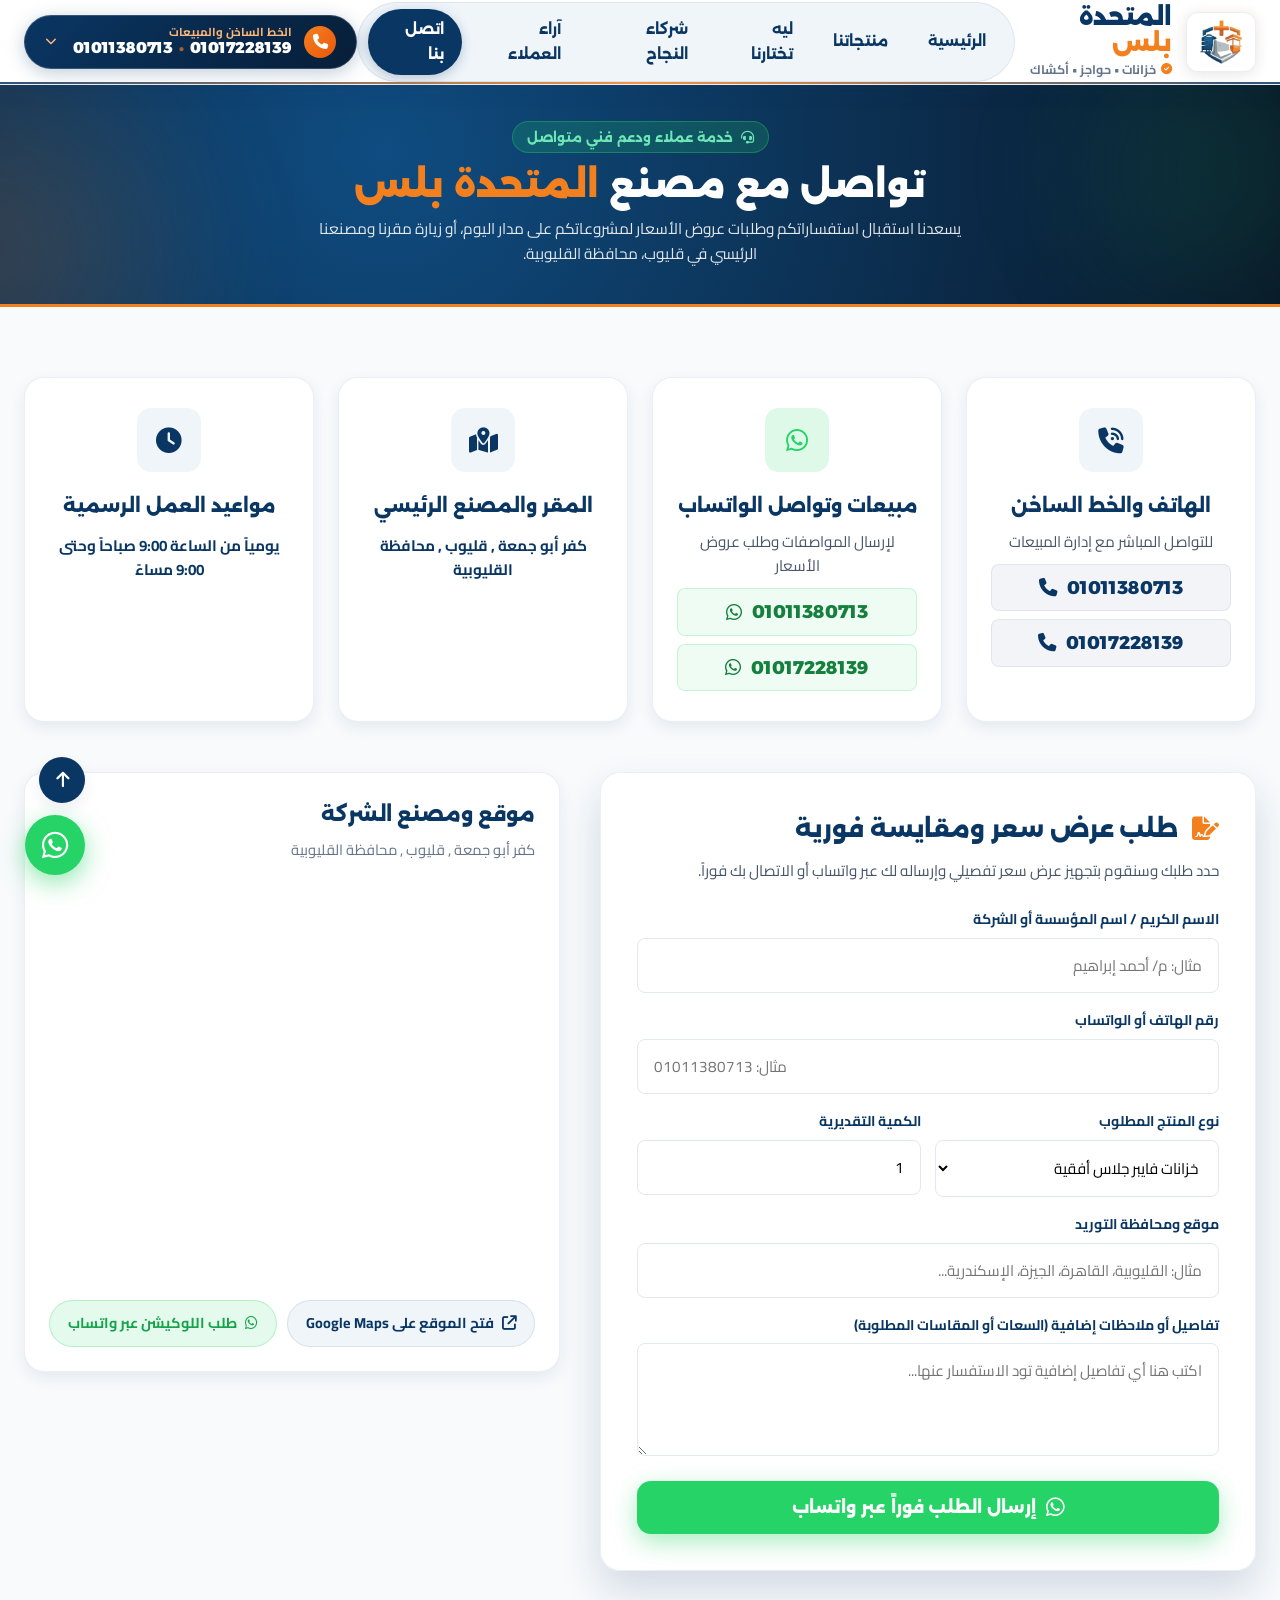
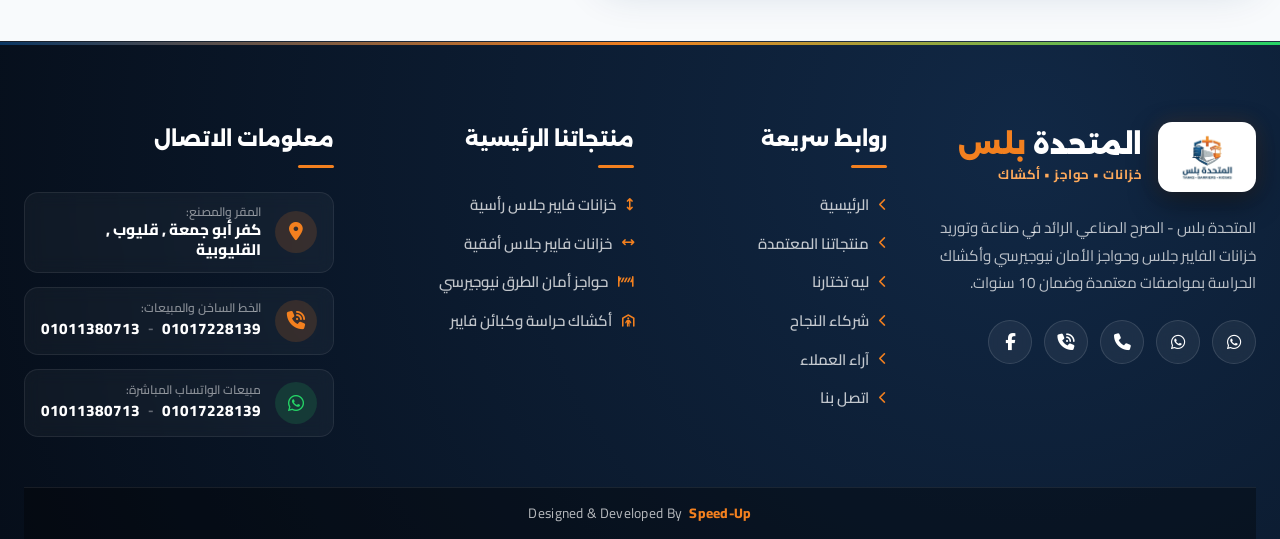
==== commit 987e7131: "Fix mobile responsiveness, header layout, phone numbers display, and navigation drawer" ====
--- a/contact.html
+++ b/contact.html
@@ -70,9 +70,9 @@
   <!-- الهيدر وشريط التنقل الرئيسي -->
   <header class="site-header">
     <div class="container nav-container">
-      <a href="index.html" class="brand-logo">
+      <a href="index.html" class="brand-logo" aria-label="الصفحة الرئيسية لشركة المتحدة بلس">
         <div class="header-logo-badge">
-          <img src="images/logo-icon.webp" alt="لوجو شركة المتحدة بلس">
+          <img src="images/logo-icon.webp" alt="لوجو شركة المتحدة بلس" width="46" height="46">
         </div>
         <div class="brand-info">
           <div class="brand-name">المتحدة <span>بلس</span></div>
@@ -83,19 +83,89 @@
         </div>
       </a>
 
-      <nav class="nav-menu">
-        <a href="index.html" class="nav-link">الرئيسية</a>
-        <a href="products.html" class="nav-link">منتجاتنا</a>
-        <a href="index.html#why-us" class="nav-link">ليه تختارنا</a>
-        <a href="index.html#partners" class="nav-link">شركاء النجاح</a>
-        <a href="index.html#reviews" class="nav-link">آراء العملاء</a>
-        <a href="contact.html" class="nav-link active">اتصل بنا</a>
+      <!-- روابط القائمة الرئيسية وشاشات الموبايل -->
+      <nav class="nav-menu" id="navMenu">
+        <div class="nav-menu-header">
+          <div class="nav-menu-brand">
+            <img src="images/logo-icon.webp" alt="المتحدة بلس" width="34" height="34">
+            <span>المتحدة <strong>بلس</strong></span>
+          </div>
+          <button class="nav-menu-close" id="navMenuClose" aria-label="إغلاق القائمة">
+            <i class="fa-solid fa-xmark"></i>
+          </button>
+        </div>
+
+        <div class="nav-menu-links">
+          <a href="index.html" class="nav-link">
+            <i class="fa-solid fa-house"></i>
+            <span>الرئيسية</span>
+          </a>
+          <a href="products.html" class="nav-link">
+            <i class="fa-solid fa-boxes-stacked"></i>
+            <span>منتجاتنا</span>
+          </a>
+          <a href="index.html#why-us" class="nav-link">
+            <i class="fa-solid fa-award"></i>
+            <span>ليه تختارنا</span>
+          </a>
+          <a href="index.html#partners" class="nav-link">
+            <i class="fa-solid fa-handshake"></i>
+            <span>شركاء النجاح</span>
+          </a>
+          <a href="index.html#reviews" class="nav-link">
+            <i class="fa-solid fa-star"></i>
+            <span>آراء العملاء</span>
+          </a>
+          <a href="contact.html" class="nav-link active">
+            <i class="fa-solid fa-phone-volume"></i>
+            <span>اتصل بنا</span>
+          </a>
+        </div>
+
+        <!-- صندوق التواصل والاتصال السريع داخل القائمة الجانبية -->
+        <div class="nav-menu-contact-box">
+          <div class="nav-contact-title">
+            <i class="fa-solid fa-headset"></i>
+            <span>قسم المبيعات والتعاقدات</span>
+          </div>
+          <div class="nav-contact-btns">
+            <a href="tel:01011380713" class="nav-contact-btn tel">
+              <div class="nav-contact-icon"><i class="fa-solid fa-phone"></i></div>
+              <div class="nav-contact-info">
+                <span>خط المبيعات 1</span>
+                <strong>01011380713</strong>
+              </div>
+              <span class="nav-contact-badge">اتصال</span>
+            </a>
+            <a href="tel:01017228139" class="nav-contact-btn tel">
+              <div class="nav-contact-icon"><i class="fa-solid fa-phone"></i></div>
+              <div class="nav-contact-info">
+                <span>خط المبيعات 2</span>
+                <strong>01017228139</strong>
+              </div>
+              <span class="nav-contact-badge">اتصال</span>
+            </a>
+            <div class="nav-wa-row">
+              <a href="https://wa.me/201011380713" target="_blank" class="nav-wa-btn" title="محادثة واتساب 1">
+                <i class="fa-brands fa-whatsapp"></i>
+                <span>واتساب 1</span>
+              </a>
+              <a href="https://wa.me/201017228139" target="_blank" class="nav-wa-btn" title="محادثة واتساب 2">
+                <i class="fa-brands fa-whatsapp"></i>
+                <span>واتساب 2</span>
+              </a>
+            </div>
+          </div>
+        </div>
       </nav>
+
+      <!-- خلفية معتمة للقائمة عند الفتح بالموبايل -->
+      <div class="nav-backdrop" id="navBackdrop"></div>
 
       <!-- زر الاتصال المميز في الهيدر (يدعم الرقمين والواتساب) -->
       <div class="header-actions">
         <div class="header-phone-dropdown">
-          <button class="btn-phone-distinct phone-dropdown-trigger" type="button" aria-expanded="false" aria-label="أرقام المبيعات والاتصال">
+          <button class="btn-phone-distinct phone-dropdown-trigger" type="button" aria-expanded="false" aria-label="أرقام المبيعات والاتصال السريع">
             <div class="phone-icon-pulse">
               <i class="fa-solid fa-phone"></i>
             </div>
@@ -106,6 +176,7 @@
                 <span class="phone-divider">•</span>
                 <span>01017228139</span>
               </span>
+              <span class="phone-mobile-label">المبيعات</span>
             </div>
             <i class="fa-solid fa-chevron-down phone-drop-arrow"></i>
           </button>
@@ -120,7 +191,7 @@
                 <i class="fa-solid fa-phone"></i>
               </div>
               <div class="phone-drop-info">
-                <span class="phone-drop-label">خط المبيعات 1</span>
+                <span class="phone-drop-label">خط المبيعات الرئيسي 1</span>
                 <span class="phone-drop-number">01011380713</span>
               </div>
               <span class="phone-drop-badge">اتصال مباشر</span>
@@ -130,7 +201,7 @@
                 <i class="fa-solid fa-phone"></i>
               </div>
               <div class="phone-drop-info">
-                <span class="phone-drop-label">خط المبيعات 2</span>
+                <span class="phone-drop-label">خط المبيعات الرئيسي 2</span>
                 <span class="phone-drop-number">01017228139</span>
               </div>
               <span class="phone-drop-badge">اتصال مباشر</span>
@@ -146,7 +217,7 @@
           </div>
         </div>
 
-        <button class="mobile-toggle" aria-label="فتح القائمة">
+        <button class="mobile-toggle" id="mobileToggle" aria-label="فتح القائمة الرئيسية">
           <i class="fa-solid fa-bars"></i>
         </button>
       </div>
--- a/css/style.css
+++ b/css/style.css
@@ -71,6 +71,8 @@
   scroll-behavior: smooth;
   font-size: 16px;
   text-size-adjust: 100%;
+  overflow-x: hidden;
+  max-width: 100vw;
 }
 
 body {
@@ -235,6 +237,18 @@
   border: 1px solid rgba(10, 54, 99, 0.08);
 }
 
+.nav-menu-header,
+.nav-menu-contact-box,
+.nav-backdrop {
+  display: none;
+}
+
+.nav-menu-links {
+  display: flex;
+  align-items: center;
+  gap: 4px;
+}
+
 .nav-link {
   font-family: var(--font-heading);
   font-weight: 700;
@@ -244,6 +258,13 @@
   border-radius: var(--radius-full);
   position: relative;
   transition: var(--transition);
+  display: inline-flex;
+  align-items: center;
+  gap: 8px;
+}
+
+.nav-link i {
+  display: none;
 }
 
 .nav-link:hover {
@@ -270,12 +291,13 @@
   gap: 12px;
   background: linear-gradient(135deg, #0a3663 0%, #071e38 100%);
   color: var(--color-white);
-  padding: 10px 22px;
+  padding: 10px 20px;
   border-radius: var(--radius-full);
   box-shadow: 0 4px 18px rgba(10, 54, 99, 0.25);
   border: 1.5px solid rgba(255, 255, 255, 0.15);
   transition: var(--transition);
   text-decoration: none;
+  cursor: pointer;
 }
 
 .phone-icon-pulse {
@@ -290,6 +312,7 @@
   font-size: 0.95rem;
   box-shadow: 0 0 0 0 rgba(243, 128, 31, 0.6);
   animation: pulse-phone 2s infinite;
+  flex-shrink: 0;
 }
 
 @keyframes pulse-phone {
@@ -314,17 +337,22 @@
 .phone-number-value {
   font-family: var(--font-heading);
   font-weight: 900;
-  font-size: 1.02rem;
+  font-size: 0.98rem;
   color: #ffffff;
   direction: ltr;
+  unicode-bidi: isolate;
   line-height: 1.2;
   display: inline-flex;
   align-items: center;
   gap: 6px;
 }
 
+.phone-mobile-label {
+  display: none;
+}
+
 .phone-divider {
-  opacity: 0.55;
+  opacity: 0.65;
   color: var(--color-accent);
   font-size: 0.85rem;
 }
@@ -2555,106 +2583,363 @@
 }
 
 /* ==========================================================================
-   التجاوب مع الشاشات والموبايل (Responsive Media Queries)
+   التجاوب الشامل مع الشاشات والموبايل (Complete Responsive System)
    ========================================================================== */
-@media (max-width: 1024px) {
-  .slide-grid {
-    grid-template-columns: 1fr;
-    text-align: center;
-    gap: 28px;
-    padding: 40px 0;
-  }
-  
-  .slide-desc {
-    margin: 0 auto 24px auto;
-  }
-  
-  .slide-features {
-    justify-content: center;
-  }
-  
-  .slide-actions {
-    justify-content: center;
-  }
-
-  .slide-media {
-    max-width: 460px;
-    margin: 0 auto;
-  }
-  
-  .footer-grid {
-    grid-template-columns: 1fr 1fr;
-  }
-  
-  .contact-split-layout {
-    grid-template-columns: 1fr;
-  }
-  
-  .home-products-cta {
-    flex-direction: column;
-    text-align: center;
-  }
-  
-  .cta-action-side {
-    justify-content: center;
-  }
-}
-
-@media (max-width: 768px) {
+
+/* شاشات اللابتوب والتابلت العريض (Laptop & Wide Tablets) */
+@media (max-width: 1200px) {
+  .container {
+    padding: 0 20px;
+  }
+
+  .nav-link {
+    padding: 8px 14px;
+    font-size: 0.88rem;
+  }
+
+  .btn-phone-distinct {
+    padding: 8px 16px;
+    gap: 10px;
+  }
+
+  .phone-number-value {
+    font-size: 0.92rem;
+  }
+}
+
+/* شاشات التابلت والشاشات المتوسطة (Tablets & Medium Screens <= 991px) */
+@media (max-width: 991px) {
   :root {
-    --header-height: 66px;
-  }
-  
+    --header-height: 68px;
+  }
+
   .site-header {
     background: rgba(255, 255, 255, 0.98);
+    backdrop-filter: blur(12px);
+    -webkit-backdrop-filter: blur(12px);
   }
 
   .nav-container {
     height: var(--header-height);
-    padding: 0 14px;
-    gap: 8px;
+    padding: 0 16px;
+    gap: 10px;
+    justify-content: space-between;
   }
 
   .brand-logo {
     gap: 10px;
+    flex-shrink: 0;
   }
 
   .header-logo-badge {
-    padding: 4px 8px;
+    padding: 4px 10px;
     border-radius: 10px;
   }
 
   .header-logo-badge img {
+    height: 38px;
+  }
+
+  .brand-name {
+    font-size: 1.25rem;
+  }
+
+  .brand-tagline {
+    font-size: 0.72rem;
+  }
+
+  /* زر القائمة للشاشات المتوسطة والصغيرة */
+  .mobile-toggle {
+    display: flex;
+    align-items: center;
+    justify-content: center;
+    width: 40px;
+    height: 40px;
+    background: var(--color-primary-surface);
+    color: var(--color-primary);
+    border-radius: 10px;
+    border: 1.5px solid rgba(10, 54, 99, 0.12);
+    font-size: 1.25rem;
+    cursor: pointer;
+    transition: var(--transition);
+    flex-shrink: 0;
+  }
+
+  .mobile-toggle:hover {
+    background: var(--color-primary);
+    color: var(--color-white);
+    border-color: var(--color-primary);
+  }
+
+  /* القائمة الجانبية المنبثقة (Mobile Navigation Drawer) */
+  .nav-menu {
+    position: fixed;
+    top: 0;
+    right: -100%;
+    width: 330px;
+    max-width: 86vw;
+    height: 100vh;
+    height: 100dvh;
+    background: #ffffff;
+    flex-direction: column;
+    align-items: stretch;
+    justify-content: flex-start;
+    padding: 22px 20px;
+    box-shadow: -10px 0 45px rgba(0, 0, 0, 0.28);
+    transition: right 0.35s cubic-bezier(0.16, 1, 0.3, 1);
+    z-index: 2100;
+    border-radius: 0;
+    border: none;
+    overflow-y: auto;
+    gap: 0;
+  }
+
+  .nav-menu.open {
+    right: 0;
+  }
+
+  .nav-backdrop {
+    display: block;
+    position: fixed;
+    inset: 0;
+    background: rgba(6, 14, 26, 0.65);
+    backdrop-filter: blur(4px);
+    -webkit-backdrop-filter: blur(4px);
+    z-index: 2050;
+    opacity: 0;
+    pointer-events: none;
+    transition: opacity 0.35s ease;
+  }
+
+  .nav-backdrop.active {
+    opacity: 1;
+    pointer-events: auto;
+  }
+
+  .nav-menu-header {
+    display: flex;
+    align-items: center;
+    justify-content: space-between;
+    padding-bottom: 16px;
+    margin-bottom: 16px;
+    border-bottom: 1px solid #e2e8f0;
+    width: 100%;
+  }
+
+  .nav-menu-brand {
+    display: flex;
+    align-items: center;
+    gap: 10px;
+    font-family: var(--font-heading);
+    font-size: 1.2rem;
+    font-weight: 900;
+    color: var(--color-primary);
+  }
+
+  .nav-menu-brand strong {
+    color: var(--color-accent);
+  }
+
+  .nav-menu-close {
+    width: 36px;
     height: 36px;
-  }
-
-  .brand-name {
-    font-size: 1.18rem;
-    line-height: 1.15;
-  }
-
-  .brand-tagline {
-    font-size: 0.68rem;
-    gap: 4px;
-    margin-top: 1px;
-  }
-
+    border-radius: 50%;
+    background: #f1f5f9;
+    color: var(--color-primary);
+    display: flex;
+    align-items: center;
+    justify-content: center;
+    font-size: 1.15rem;
+    cursor: pointer;
+    border: 1px solid #e2e8f0;
+    transition: var(--transition);
+  }
+
+  .nav-menu-close:hover {
+    background: #fee2e2;
+    color: #ef4444;
+  }
+
+  .nav-menu-links {
+    display: flex;
+    flex-direction: column;
+    gap: 6px;
+    width: 100%;
+  }
+
+  .nav-link {
+    width: 100%;
+    padding: 12px 16px;
+    border-radius: 12px;
+    font-size: 0.98rem;
+    background: transparent;
+    color: var(--color-gray-800);
+    display: flex;
+    align-items: center;
+    gap: 12px;
+    text-align: right;
+  }
+
+  .nav-link i {
+    display: inline-flex;
+    align-items: center;
+    justify-content: center;
+    width: 24px;
+    font-size: 1.05rem;
+    color: var(--color-accent);
+    flex-shrink: 0;
+  }
+
+  .nav-link:hover {
+    background: #f8fafc;
+    color: var(--color-accent);
+  }
+
+  .nav-link.active {
+    background: var(--color-primary);
+    color: #ffffff;
+    box-shadow: 0 4px 14px rgba(10, 54, 99, 0.2);
+  }
+
+  .nav-link.active i {
+    color: #ffffff;
+  }
+
+  /* قسم الاتصال المدمج في القائمة الجانبية */
+  .nav-menu-contact-box {
+    display: flex;
+    flex-direction: column;
+    gap: 10px;
+    margin-top: 24px;
+    padding-top: 20px;
+    border-top: 1px solid #e2e8f0;
+    width: 100%;
+  }
+
+  .nav-contact-title {
+    font-size: 0.82rem;
+    font-weight: 800;
+    color: var(--color-primary);
+    display: flex;
+    align-items: center;
+    gap: 6px;
+  }
+
+  .nav-contact-btns {
+    display: flex;
+    flex-direction: column;
+    gap: 8px;
+    width: 100%;
+  }
+
+  .nav-contact-btn.tel {
+    display: flex;
+    align-items: center;
+    gap: 10px;
+    padding: 10px 12px;
+    border-radius: 10px;
+    background: rgba(10, 54, 99, 0.05);
+    border: 1px solid rgba(10, 54, 99, 0.1);
+    text-decoration: none;
+    color: var(--color-primary);
+    transition: var(--transition);
+  }
+
+  .nav-contact-btn.tel:hover {
+    background: rgba(243, 128, 31, 0.12);
+    border-color: rgba(243, 128, 31, 0.35);
+  }
+
+  .nav-contact-icon {
+    width: 32px;
+    height: 32px;
+    border-radius: 50%;
+    background: var(--color-accent-gradient);
+    color: #fff;
+    display: flex;
+    align-items: center;
+    justify-content: center;
+    font-size: 0.82rem;
+    flex-shrink: 0;
+  }
+
+  .nav-contact-info {
+    display: flex;
+    flex-direction: column;
+    flex-grow: 1;
+    text-align: right;
+  }
+
+  .nav-contact-info span {
+    font-size: 0.72rem;
+    color: var(--color-gray-500);
+    font-weight: 600;
+  }
+
+  .nav-contact-info strong {
+    font-family: var(--font-heading);
+    font-size: 0.98rem;
+    font-weight: 900;
+    direction: ltr;
+    text-align: right;
+  }
+
+  .nav-contact-badge {
+    font-size: 0.72rem;
+    font-weight: 800;
+    background: var(--color-primary);
+    color: #ffffff;
+    padding: 4px 10px;
+    border-radius: var(--radius-full);
+  }
+
+  .nav-wa-row {
+    display: grid;
+    grid-template-columns: 1fr 1fr;
+    gap: 8px;
+    margin-top: 4px;
+    width: 100%;
+  }
+
+  .nav-wa-btn {
+    display: flex;
+    align-items: center;
+    justify-content: center;
+    gap: 6px;
+    padding: 9px 10px;
+    border-radius: 10px;
+    background: rgba(37, 211, 102, 0.14);
+    color: #15803d;
+    border: 1px solid rgba(37, 211, 102, 0.3);
+    font-weight: 800;
+    font-size: 0.82rem;
+    text-decoration: none;
+    transition: var(--transition);
+  }
+
+  .nav-wa-btn:hover {
+    background: var(--color-whatsapp);
+    color: #ffffff;
+  }
+
+  /* زر الهاتف في الهيدر للشاشات <= 991px */
   .header-actions {
     display: flex;
     align-items: center;
     gap: 8px;
+    flex-shrink: 0;
   }
 
   .btn-phone-distinct {
-    padding: 6px 12px;
-    gap: 6px;
+    padding: 8px 14px;
+    gap: 8px;
     border-radius: var(--radius-full);
   }
 
   .phone-icon-pulse {
     width: 28px;
     height: 28px;
-    font-size: 0.8rem;
+    font-size: 0.82rem;
   }
 
   .phone-label {
@@ -2662,96 +2947,152 @@
   }
 
   .phone-number-value {
-    font-size: 0.86rem;
+    display: none;
+  }
+
+  .phone-mobile-label {
+    display: inline-block;
+    font-size: 0.88rem;
+    font-weight: 800;
+    color: #ffffff;
+    font-family: var(--font-heading);
+  }
+
+  .phone-drop-arrow {
+    font-size: 0.68rem;
+  }
+
+  .phone-dropdown-menu {
+    position: absolute;
+    top: calc(100% + 8px);
+    left: 0;
+    right: auto;
+    min-width: 290px;
+    max-width: calc(100vw - 24px);
+    width: 290px;
+    z-index: 2000;
+  }
+
+  /* تحسينات الأقسام على الشاشات المتوسطة */
+  .footer-grid {
+    grid-template-columns: 1fr 1fr;
+    gap: 35px;
+  }
+
+  .contact-split-layout {
+    grid-template-columns: 1fr;
+    gap: 30px;
+  }
+
+  .home-products-cta {
+    flex-direction: column;
+    text-align: center;
+    padding: 40px 28px;
+  }
+
+  .cta-action-side {
+    justify-content: center;
+  }
+
+  .section {
+    padding: 60px 0;
+  }
+}
+
+/* شاشات الموبايل القياسية (Mobile Phones <= 768px) */
+@media (max-width: 768px) {
+  :root {
+    --header-height: 64px;
+  }
+
+  .nav-container {
+    height: var(--header-height);
+    padding: 0 12px;
+    gap: 8px;
+  }
+
+  .brand-logo {
+    gap: 8px;
+  }
+
+  .header-logo-badge {
+    padding: 4px 8px;
+    border-radius: 9px;
+  }
+
+  .header-logo-badge img {
+    height: 34px;
+  }
+
+  .brand-name {
+    font-size: 1.15rem;
+  }
+
+  /* إخفاء التاج لاين في الموبايل لضمان عدم حدوث أي انضغاط أو تداخل */
+  .brand-tagline {
+    display: none;
+  }
+
+  .header-actions {
+    gap: 6px;
+  }
+
+  .btn-phone-distinct {
+    padding: 7px 12px;
+    gap: 6px;
+  }
+
+  .phone-icon-pulse {
+    width: 26px;
+    height: 26px;
+    font-size: 0.78rem;
+  }
+
+  .phone-mobile-label {
+    font-size: 0.84rem;
   }
 
   .mobile-toggle {
-    display: flex;
-    align-items: center;
-    justify-content: center;
-    width: 36px;
-    height: 36px;
-    padding: 0;
-    font-size: 1.25rem;
-  }
-
-  .nav-menu {
-    position: fixed;
-    top: var(--header-height);
-    right: -100%;
-    width: 280px;
-    height: calc(100vh - var(--header-height));
-    background: var(--color-white);
-    flex-direction: column;
-    align-items: flex-start;
-    padding: 24px;
-    box-shadow: -8px 0 30px rgba(0, 0, 0, 0.15);
-    transition: right 0.35s ease;
-    z-index: 1001;
-    border-radius: 0;
-  }
-
-  .nav-menu.open {
-    right: 0;
-  }
-
-  .nav-link {
-    width: 100%;
-    padding: 12px 14px;
-    border-radius: var(--radius-sm);
+    width: 38px;
+    height: 38px;
+    font-size: 1.2rem;
   }
 
   /* الهيرو سلايدر على الموبايل */
   .hero-section {
-    min-height: 350px;
+    min-height: 380px;
     padding: 0;
     display: flex;
     align-items: center;
     justify-content: center;
-    position: relative;
-    overflow: hidden;
   }
 
   .hero-slider {
-    min-height: 350px;
+    min-height: 380px;
     height: 100%;
-    position: relative;
-  }
-
-  .slide {
-    position: absolute;
-    top: 0;
-    left: 0;
-    width: 100%;
-    height: 100%;
-    display: flex;
-    align-items: center;
-    justify-content: center;
   }
 
   .slide-content.centered {
-    padding: 14px 18px;
-    max-width: 380px;
-    width: 90%;
+    padding: 16px 16px;
+    max-width: 92%;
+    width: 92%;
     margin: 0 auto;
-    background: rgba(6, 18, 34, 0.28);
-    backdrop-filter: blur(4px);
-    -webkit-backdrop-filter: blur(4px);
-    border-radius: var(--radius-lg);
-    border: 1px solid rgba(255, 255, 255, 0.18);
+    background: rgba(6, 18, 34, 0.35);
+    backdrop-filter: blur(6px);
+    -webkit-backdrop-filter: blur(6px);
+    border-radius: 16px;
   }
 
   .slide-badge {
-    font-size: 0.72rem;
-    padding: 2px 10px;
-    margin-bottom: 6px;
-    gap: 4px;
+    font-size: 0.75rem;
+    padding: 3px 12px;
+    margin-bottom: 8px;
   }
 
   .slide-title {
-    font-size: 1.25rem;
-    line-height: 1.25;
-    margin-bottom: 10px;
+    font-size: 1.3rem;
+    line-height: 1.3;
+    margin-bottom: 12px;
     letter-spacing: -0.2px;
   }
 
@@ -2769,19 +3110,14 @@
   .slide-actions .btn-secondary {
     flex: 1;
     white-space: nowrap;
-    padding: 8px 10px;
-    font-size: 0.78rem;
+    padding: 9px 10px;
+    font-size: 0.82rem;
     gap: 5px;
     justify-content: center;
   }
 
-  .slide-actions .btn-primary i,
-  .slide-actions .btn-secondary i {
-    font-size: 0.75rem;
-  }
-
   .slider-controls {
-    bottom: 10px;
+    bottom: 12px;
   }
 
   .arrow-btn {
@@ -2799,6 +3135,7 @@
     width: 18px;
   }
 
+  /* هيرو الصفحات الفرعية */
   .inner-hero {
     padding: 24px 0 26px 0;
   }
@@ -2813,68 +3150,222 @@
     line-height: 1.5;
   }
 
+  /* فلتر وشبكة المنتجات */
   .products-section {
     padding: 25px 0 50px 0;
   }
 
-  .section {
-    padding: 40px 0;
-  }
-
+  .products-filter-bar {
+    gap: 8px;
+    margin-bottom: 30px;
+    justify-content: center;
+  }
+
+  .filter-btn {
+    padding: 8px 14px;
+    font-size: 0.82rem;
+    border-radius: 10px;
+    gap: 6px;
+  }
+
+  .products-grid {
+    grid-template-columns: repeat(auto-fill, minmax(270px, 1fr));
+    gap: 20px;
+  }
+
+  .product-media {
+    height: 200px;
+    padding: 16px;
+  }
+
+  .product-media img {
+    max-height: 160px;
+  }
+
+  .product-content {
+    padding: 18px;
+  }
+
+  .product-title {
+    font-size: 1.15rem;
+  }
+
+  .product-desc {
+    font-size: 0.86rem;
+    line-height: 1.5;
+  }
+
+  .product-actions {
+    grid-template-columns: 1.1fr 1fr;
+    gap: 6px;
+  }
+
+  .btn-order-wa,
+  .btn-view-details {
+    padding: 9px 8px;
+    font-size: 0.8rem;
+  }
+
+  /* الإحصائيات والمزايا */
   .section-title {
-    font-size: 1.55rem;
+    font-size: 1.6rem;
+  }
+
+  .features-grid {
+    grid-template-columns: 1fr;
+    gap: 20px;
+  }
+
+  .stats-strip {
+    padding: 35px 20px;
+    margin-top: 40px;
+    border-radius: 18px;
+  }
+
+  .stats-grid {
+    grid-template-columns: 1fr 1fr;
+    gap: 20px;
+  }
+
+  .stat-item {
+    padding: 10px;
+  }
+
+  .stat-item:not(:last-child)::after {
+    display: none;
+  }
+
+  .stat-number {
+    font-size: 2.2rem;
+  }
+
+  .stat-label {
+    font-size: 0.92rem;
+  }
+
+  /* آراء العملاء */
+  .reviews-grid {
+    grid-template-columns: 1fr;
+    gap: 18px;
+  }
+
+  .review-card {
+    padding: 24px 20px;
+  }
+
+  /* شركاء النجاح */
+  .partner-card {
+    width: 180px;
+    height: 90px;
+    padding: 12px 16px;
+  }
+
+  /* صفحة اتصل بنا */
+  .contact-cards-grid {
+    grid-template-columns: 1fr;
+    gap: 18px;
+  }
+
+  .map-frame {
+    height: 300px;
+  }
+
+  .quote-form-card {
+    padding: 22px 18px;
+  }
+
+  /* المودال */
+  .order-modal-card,
+  .modal-content {
+    max-width: 94vw;
+    border-radius: 16px;
+  }
+
+  .order-modal-header {
+    padding: 14px 18px;
+  }
+
+  .order-modal-body,
+  .modal-body {
+    padding: 16px 18px;
+  }
+
+  /* الفوتر على الموبايل */
+  .site-footer {
+    padding: 50px 0 0 0;
   }
 
   .footer-grid {
     grid-template-columns: 1fr;
-    gap: 28px;
-  }
-
-  .stats-strip {
-    padding: 30px 0;
-  }
-
-  .stat-item:not(:last-child)::after {
-    display: none;
-  }
-}
-
+    gap: 30px;
+  }
+
+  .footer-phones-row {
+    flex-wrap: wrap;
+    gap: 6px;
+  }
+
+  .footer-bottom-content {
+    font-size: 0.78rem;
+    text-align: center;
+    flex-direction: column;
+    gap: 6px;
+  }
+
+  /* الأزرار العائمة */
+  .floating-actions {
+    bottom: 18px;
+    left: 18px;
+    gap: 10px;
+  }
+
+  .floating-wa-btn {
+    width: 52px;
+    height: 52px;
+    font-size: 1.6rem;
+  }
+
+  .scroll-top-btn {
+    width: 40px;
+    height: 40px;
+    font-size: 0.95rem;
+  }
+}
+
+/* شاشات الموبايل الصغيرة (Small Mobile Devices <= 480px) */
 @media (max-width: 480px) {
   :root {
-    --header-height: 60px;
+    --header-height: 58px;
   }
 
   .nav-container {
     padding: 0 10px;
+    gap: 6px;
   }
 
   .brand-logo {
-    gap: 7px;
+    gap: 6px;
   }
 
   .header-logo-badge {
-    padding: 3px 6px;
+    padding: 2px 6px;
     border-radius: 8px;
   }
 
   .header-logo-badge img {
-    height: 30px;
+    height: 28px;
   }
 
   .brand-name {
     font-size: 1.05rem;
   }
 
-  .brand-tagline {
-    font-size: 0.62rem;
-  }
-
   .header-actions {
-    gap: 6px;
+    gap: 5px;
   }
 
   .btn-phone-distinct {
-    padding: 5px 8px;
+    padding: 6px 10px;
     gap: 5px;
   }
 
@@ -2884,52 +3375,62 @@
     font-size: 0.75rem;
   }
 
-  .phone-number-value {
-    font-size: 0.78rem;
+  .phone-mobile-label {
+    font-size: 0.8rem;
+  }
+
+  .mobile-toggle {
+    width: 36px;
+    height: 36px;
+    font-size: 1.15rem;
+  }
+
+  .phone-dropdown-menu {
+    left: -6px;
+    width: calc(100vw - 20px);
+    min-width: 270px;
+    padding: 12px;
+  }
+
+  .phone-drop-item {
+    padding: 8px 10px;
+    gap: 8px;
+  }
+
+  .phone-drop-icon {
+    width: 28px;
+    height: 28px;
+    font-size: 0.75rem;
+  }
+
+  .phone-drop-number {
+    font-size: 0.9rem;
   }
 
   .hero-section {
-    min-height: 320px;
+    min-height: 340px;
   }
 
   .hero-slider {
-    min-height: 320px;
+    min-height: 340px;
   }
 
   .slide-content.centered {
-    padding: 12px 12px;
-    max-width: 340px;
-    width: 92%;
+    padding: 14px 12px;
+    max-width: 95%;
+    width: 95%;
   }
 
   .slide-title {
-    font-size: 1.12rem;
-    line-height: 1.22;
+    font-size: 1.15rem;
+    line-height: 1.25;
     margin-bottom: 8px;
-  }
-
-  .slide-actions {
-    flex-direction: row;
-    display: flex;
-    align-items: center;
-    justify-content: center;
-    gap: 6px;
-    width: 100%;
   }
 
   .slide-actions .btn-primary,
   .slide-actions .btn-secondary {
-    flex: 1;
-    white-space: nowrap;
-    padding: 7px 6px;
-    font-size: 0.74rem;
-    gap: 4px;
-    justify-content: center;
-  }
-
-  .slide-actions .btn-primary i,
-  .slide-actions .btn-secondary i {
-    font-size: 0.7rem;
+    padding: 7px 8px;
+    font-size: 0.75rem;
   }
 
   .inner-hero {
@@ -2940,26 +3441,44 @@
     font-size: 1.35rem;
   }
 
-  .inner-hero-desc {
-    font-size: 0.8rem;
-  }
-
-  .products-section {
-    padding: 18px 0 40px 0;
-  }
-
-  .phone-dropdown-menu {
-    min-width: 260px;
-    left: -10px;
-  }
-}
-
-@media (max-width: 768px) {
-  .phone-dropdown-menu {
-    left: 0;
-    right: auto;
-    min-width: 270px;
-    max-width: calc(100vw - 30px);
-  }
-}
-
+  .products-grid {
+    grid-template-columns: 1fr;
+  }
+
+  .product-actions {
+    grid-template-columns: 1fr;
+    gap: 8px;
+  }
+
+  .btn-order-wa,
+  .btn-view-details {
+    padding: 10px 14px;
+    font-size: 0.86rem;
+    justify-content: center;
+  }
+}
+
+/* شاشات الموبايل فائقة الصغر (Ultra-Compact Mobile <= 360px) */
+@media (max-width: 360px) {
+  .nav-container {
+    padding: 0 8px;
+  }
+
+  .brand-name {
+    font-size: 0.96rem;
+  }
+
+  .btn-phone-distinct {
+    padding: 6px 8px;
+    gap: 4px;
+  }
+
+  .phone-mobile-label {
+    display: none;
+  }
+
+  .header-actions {
+    gap: 4px;
+  }
+}
+
